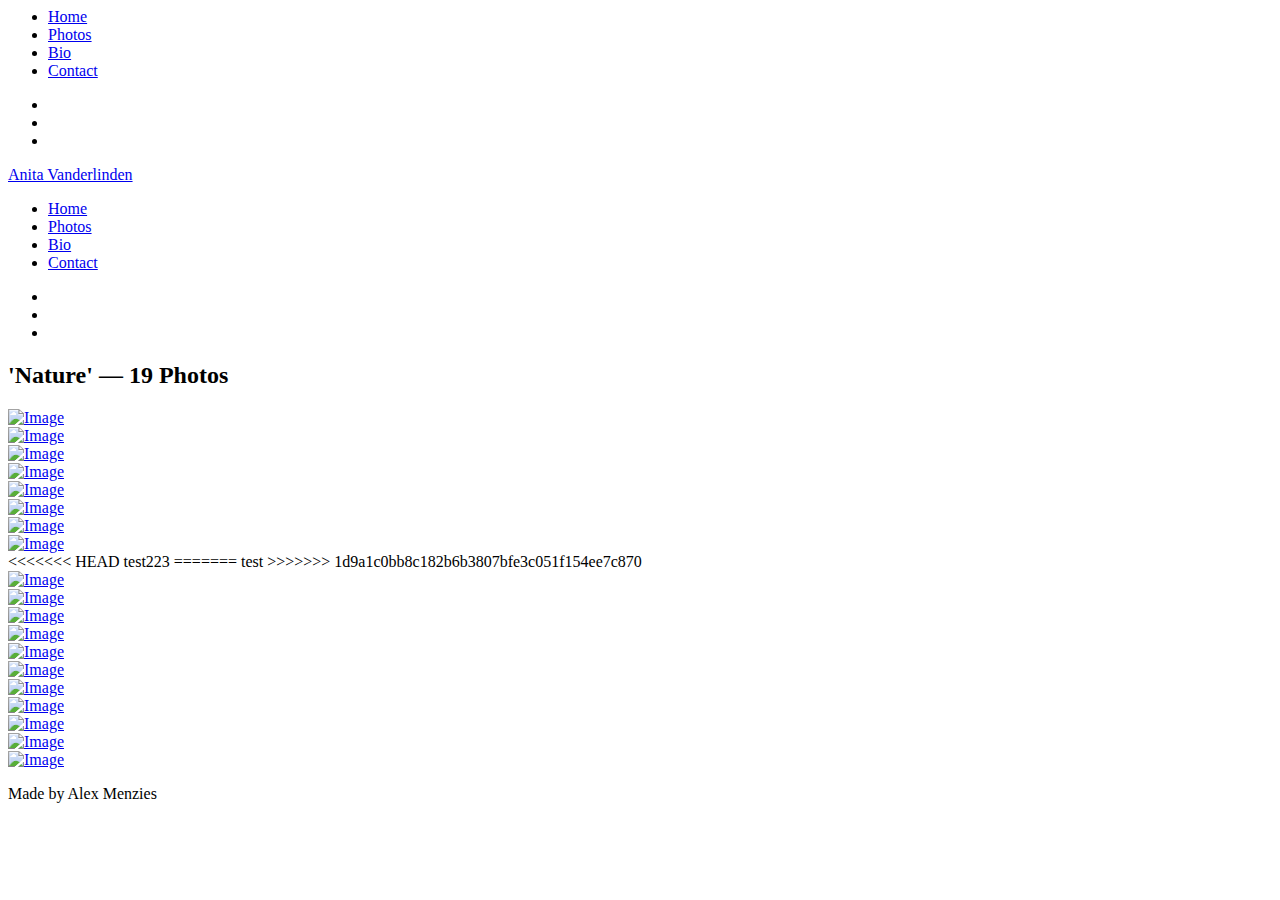
==== single.html @ 91c59b0c "testingg" ====
<html lang="en"><head>
    <title>Shutter — Colorlib Website Template</title>
    <meta charset="utf-8">
    <meta name="viewport" content="width=device-width, initial-scale=1, shrink-to-fit=no">
    <link href="https://fonts.googleapis.com/css?family=Quicksand:300,400,500,700,900" rel="stylesheet">
    <link rel="stylesheet" href="fonts/icomoon/style.css">
    <link rel="stylesheet" href="css/bootstrap.min.css">
    <link rel="stylesheet" href="css/magnific-popup.css">
    <link rel="stylesheet" href="css/jquery-ui.css">
    <link rel="stylesheet" href="css/owl.carousel.min.css">
    <link rel="stylesheet" href="css/owl.theme.default.min.css">
    <link rel="stylesheet" href="css/bootstrap-datepicker.css">
    <link rel="stylesheet" href="fonts/flaticon/font/flaticon.css">
    <link rel="stylesheet" href="css/aos.css">
    <link rel="stylesheet" href="css/fancybox.min.css">
    <link rel="stylesheet" href="css/style.css">
    </head>
    <body data-aos-easing="slide" data-aos-duration="800" data-aos-delay="0">
    <div class="site-wrap">
    <div class="site-mobile-menu">
    <div class="site-mobile-menu-header">
    <div class="site-mobile-menu-close mt-3">
    <span class="icon-close2 js-menu-toggle"></span>
    </div>
    </div>
    <div class="site-mobile-menu-body"><ul class="site-nav-wrap">
    <li><a href="index.html">Home</a></li>
    <li class="active"><a href="photos.html">Photos</a></li>
    <li><a href="bio.html">Bio</a></li>
 
    <li><a href="contact.html">Contact</a></li>
    </ul><ul class="site-nav-wrap">
    <li><a href="#"><span class="icon-facebook"></span></a></li>
    <li><a href="#"><span class="icon-twitter"></span></a></li>
    <li><a href="#"><span class="icon-instagram"></span></a></li>
    </ul></div>
    </div>
    <header class="header-bar d-flex d-lg-block align-items-center">
    <div class="site-logo">
    <a href="index.html">Anita Vanderlinden</a>
    </div>
    <div class="d-inline-block d-xl-none ml-md-0 ml-auto py-3" style="position: relative; top: 3px;"><a href="#" class="site-menu-toggle js-menu-toggle text-white"><span class="icon-menu h3"></span></a></div>
    <div class="main-menu">
    <ul class="js-clone-nav">
    <li><a href="index.html">Home</a></li>
    <li class="active"><a href="photos.html">Photos</a></li>
    <li><a href="bio.html">Bio</a></li>
    <li><a href="contact.html">Contact</a></li>
    </ul>
    <ul class="social js-clone-nav">
    <li><a href="#"><span class="icon-facebook"></span></a></li>
    <li><a href="#"><span class="icon-twitter"></span></a></li>
    <li><a href="#"><span class="icon-instagram"></span></a></li>
    </ul>
    </div>
    </header>
    <main class="main-content">
    <div class="container-fluid photos">
    <div class="row pt-4 mb-5 text-center">
    <div class="col-12">
    <h2 class="text-white mb-4">'Nature' — 19 Photos</h2>
    </div>
    </div>
    <div class="row align-items-stretch">
    <div class="col-6 col-md-6 col-lg-3 aos-init aos-animate" data-aos="fade-up">
    <a href="images/img_1.jpg" class="d-block photo-item" data-fancybox="gallery">
    <img src="images/img_1.jpg" alt="Image" class="img-fluid">
    <div class="photo-text-more">
    <span class="icon icon-search"></span>
    </div>
    </a>
    </div>
    <div class="col-6 col-md-6 col-lg-6 aos-init aos-animate" data-aos="fade-up" data-aos-delay="100">
    <a href="images/img_2.jpg" class="d-block photo-item" data-fancybox="gallery">
    <img src="images/img_2.jpg" alt="Image" class="img-fluid">
    <div class="photo-text-more">
    <span class="icon icon-search"></span>
    </div>
    </a>
    </div>
    <div class="col-6 col-md-6 col-lg-3 aos-init aos-animate" data-aos="fade-up" data-aos-delay="200">
    <a href="images/img_3.jpg" class="d-block photo-item" data-fancybox="gallery">
    <img src="images/img_3.jpg" alt="Image" class="img-fluid">
    <div class="photo-text-more">
    <span class="icon icon-search"></span>
    </div>
    </a>
    </div>
    <div class="col-6 col-md-6 col-lg-8 aos-init aos-animate" data-aos="fade-up">
    <a href="images/img_4.jpg" class="d-block photo-item" data-fancybox="gallery">
    <img src="images/img_4.jpg" alt="Image" class="img-fluid">
    <div class="photo-text-more">
    <span class="icon icon-search"></span>
    </div>
    </a>
    </div>
    <div class="col-6 col-md-6 col-lg-4 aos-init aos-animate" data-aos="fade-up" data-aos-delay="100">
    <a href="images/img_5.jpg" class="d-block photo-item" data-fancybox="gallery">
    <img src="images/img_5.jpg" alt="Image" class="img-fluid">
    <div class="photo-text-more">
    <span class="icon icon-search"></span>
    </div>
    </a>
    </div>
    <div class="col-6 col-md-6 col-lg-6 aos-init" data-aos="fade-up">
    <a href="images/img_6.jpg" class="d-block photo-item" data-fancybox="gallery">
    <img src="images/img_6.jpg" alt="Image" class="img-fluid">
    <div class="photo-text-more">
    <span class="icon icon-search"></span>
    </div>
    </a>
    </div>
    <div class="col-6 col-md-6 col-lg-6 aos-init" data-aos="fade-up" data-aos-delay="100">
    <a href="images/img_7.jpg" class="d-block photo-item" data-fancybox="gallery">
    <img src="images/img_7.jpg" alt="Image" class="img-fluid">
    <div class="photo-text-more">
    <span class="icon icon-search"></span>
    </div>
    </a>
    </div>
    <div class="col-6 col-md-6 col-lg-4 aos-init" data-aos="fade-up">
    <a href="images/img_8.jpg" class="d-block photo-item" data-fancybox="gallery">
    <img src="images/img_8.jpg" alt="Image" class="img-fluid">
    <div class="photo-text-more">
    <span class="icon icon-search"></span>
    </div>
    </a>
    </div>
<<<<<<< HEAD
    test223
  
=======
    test
>>>>>>> 1d9a1c0bb8c182b6b3807bfe3c051f154ee7c870
    <div class="col-6 col-md-6 col-lg-4 aos-init" data-aos="fade-up" data-aos-delay="100">
    <a href="images/img_9.jpg" class="d-block photo-item" data-fancybox="gallery">
    <img src="images/img_9.jpg" alt="Image" class="img-fluid">
    <div class="photo-text-more">
    <span class="icon icon-search"></span>
    </div>
    </a>
    </div>
    <div class="col-6 col-md-6 col-lg-4 aos-init" data-aos="fade-up" data-aos-delay="200">
    <a href="images/img_10.jpg" class="d-block photo-item" data-fancybox="gallery">
    <img src="images/img_10.jpg" alt="Image" class="img-fluid">
    <div class="photo-text-more">
    <span class="icon icon-search"></span>
    </div>
    </a>
    </div>
    <div class="col-6 col-md-6 col-lg-3 aos-init" data-aos="fade-up">
    <a href="images/img_1.jpg" class="d-block photo-item" data-fancybox="gallery">
    <img src="images/img_1.jpg" alt="Image" class="img-fluid">
    <div class="photo-text-more">
    <span class="icon icon-search"></span>
    </div>
    </a>
    </div>
    <div class="col-6 col-md-6 col-lg-6 aos-init" data-aos="fade-up" data-aos-delay="100">
    <a href="images/img_2.jpg" class="d-block photo-item" data-fancybox="gallery">
    <img src="images/img_2.jpg" alt="Image" class="img-fluid">
    <div class="photo-text-more">
    <span class="icon icon-search"></span>
    </div>
    </a>
    </div>
    <div class="col-6 col-md-6 col-lg-3 aos-init" data-aos="fade-up" data-aos-delay="200">
    <a href="images/img_3.jpg" class="d-block photo-item" data-fancybox="gallery">
    <img src="images/img_3.jpg" alt="Image" class="img-fluid">
    <div class="photo-text-more">
    <span class="icon icon-search"></span>
    </div>
    </a>
    </div>
    <div class="col-6 col-md-6 col-lg-8 aos-init" data-aos="fade-up">
    <a href="images/img_4.jpg" class="d-block photo-item" data-fancybox="gallery">
    <img src="images/img_4.jpg" alt="Image" class="img-fluid">
    <div class="photo-text-more">
    <span class="icon icon-search"></span>
    </div>
    </a>
    </div>
    <div class="col-6 col-md-6 col-lg-4 aos-init" data-aos="fade-up" data-aos-delay="100">
    <a href="images/img_5.jpg" class="d-block photo-item" data-fancybox="gallery">
    <img src="images/img_5.jpg" alt="Image" class="img-fluid">
    <div class="photo-text-more">
    <span class="icon icon-search"></span>
    </div>
    </a>
    </div>
    <div class="col-6 col-md-6 col-lg-6 aos-init" data-aos="fade-up">
    <a href="images/img_6.jpg" class="d-block photo-item" data-fancybox="gallery">
    <img src="images/img_6.jpg" alt="Image" class="img-fluid">
    <div class="photo-text-more">
    <span class="icon icon-search"></span>
    </div>
    </a>
    </div>
    <div class="col-6 col-md-6 col-lg-6 aos-init" data-aos="fade-up" data-aos-delay="100">
    <a href="images/img_7.jpg" class="d-block photo-item" data-fancybox="gallery">
    <img src="images/img_7.jpg" alt="Image" class="img-fluid">
    <div class="photo-text-more">
    <span class="icon icon-search"></span>
    </div>
    </a>
    </div>
    <div class="col-6 col-md-6 col-lg-4 aos-init" data-aos="fade-up">
    <a href="images/img_8.jpg" class="d-block photo-item" data-fancybox="gallery">
    <img src="images/img_8.jpg" alt="Image" class="img-fluid">
    <div class="photo-text-more">
    <span class="icon icon-search"></span>
    </div>
    </a>
    </div>
    <div class="col-6 col-md-6 col-lg-8 aos-init" data-aos="fade-up" data-aos-delay="100">
    <a href="images/img_9.jpg" class="d-block photo-item" data-fancybox="gallery">
    <img src="images/img_9.jpg" alt="Image" class="img-fluid">
    <div class="photo-text-more">
    <span class="icon icon-search"></span>
    </div>
    </a>
    </div>
    </div>
    <div class="row justify-content-center">
    <div class="col-md-12 text-center py-5">
    <p>
    
        Made by Alex Menzies
    </p>
    </div>
    </div>
    </div>
    </main>
    </div> 
    <script src="js/jquery-3.3.1.min.js"></script>
    <script src="js/jquery-migrate-3.0.1.min.js"></script>
    <script src="js/jquery-ui.js"></script>
    <script src="js/popper.min.js"></script>
    <script src="js/bootstrap.min.js"></script>
    <script src="js/owl.carousel.min.js"></script>
    <script src="js/jquery.stellar.min.js"></script>
    <script src="js/jquery.countdown.min.js"></script>
    <script src="js/jquery.magnific-popup.min.js"></script>
    <script src="js/bootstrap-datepicker.min.js"></script>
    <script src="js/aos.js"></script>
    <script src="js/jquery.fancybox.min.js"></script>
    <script src="js/main.js"></script>
    
    <script async="" src="https://www.googletagmanager.com/gtag/js?id=UA-23581568-13"></script>
    <script>
      window.dataLayer = window.dataLayer || [];
      function gtag(){dataLayer.push(arguments);}
      gtag('js', new Date());
    
      gtag('config', 'UA-23581568-13');
    </script>
    
    </body></html>
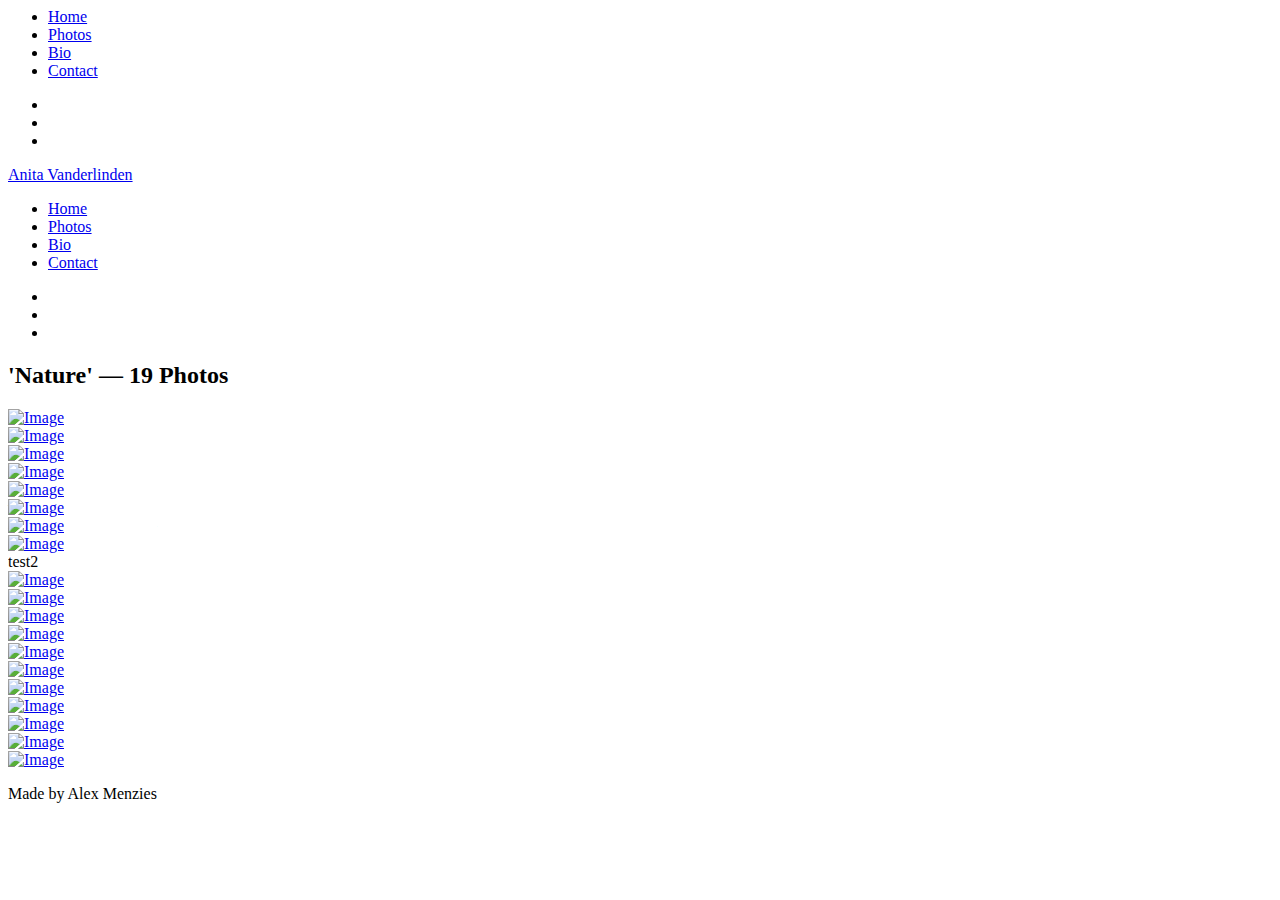
==== commit 20088c85: "test" ====
--- a/single.html
+++ b/single.html
@@ -126,12 +126,7 @@
     </div>
     </a>
     </div>
-<<<<<<< HEAD
-    test223
-  
-=======
-    test
->>>>>>> 1d9a1c0bb8c182b6b3807bfe3c051f154ee7c870
+    test2
     <div class="col-6 col-md-6 col-lg-4 aos-init" data-aos="fade-up" data-aos-delay="100">
     <a href="images/img_9.jpg" class="d-block photo-item" data-fancybox="gallery">
     <img src="images/img_9.jpg" alt="Image" class="img-fluid">
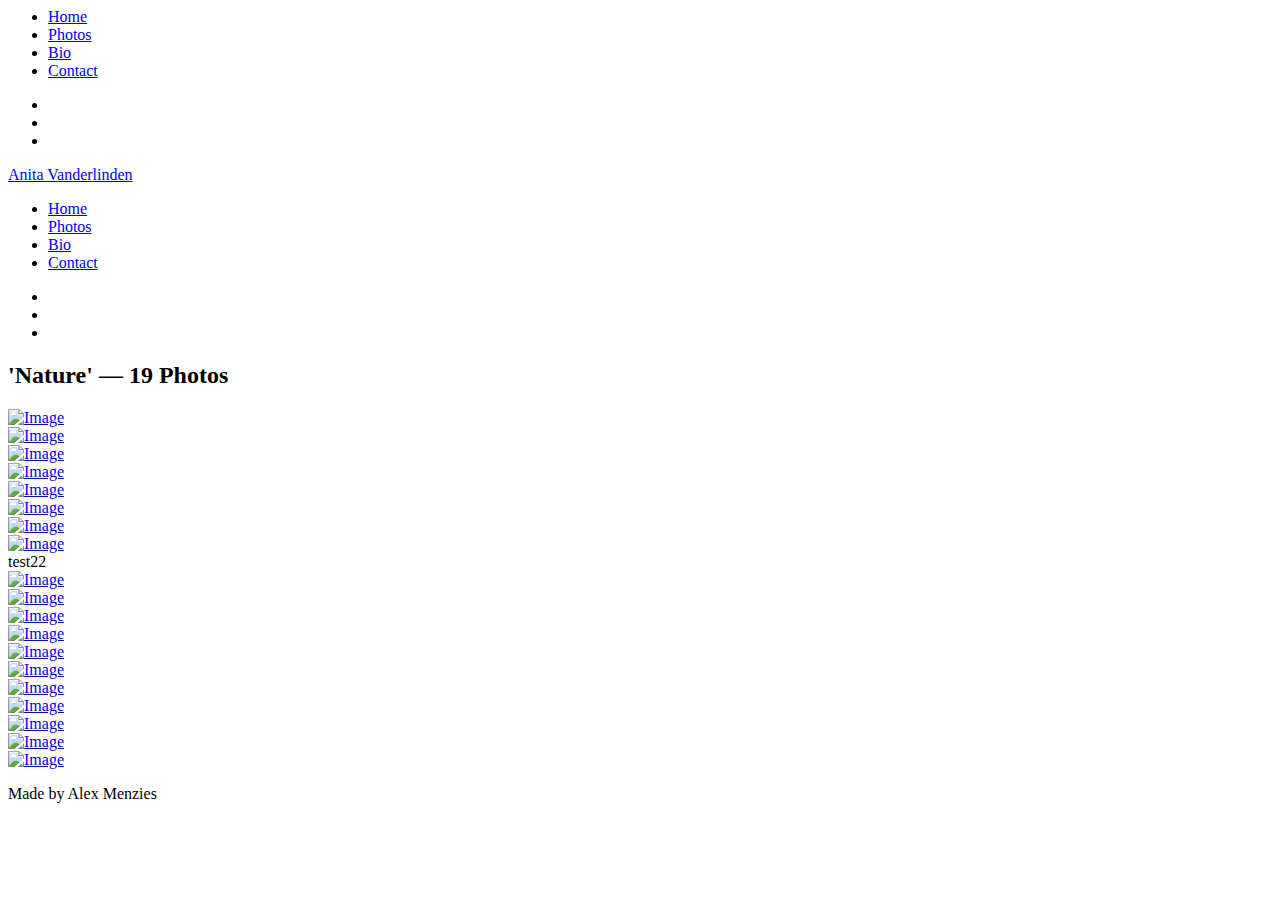
==== commit 70d9f20d: "Commit from the past" ====
--- a/single.html
+++ b/single.html
@@ -126,7 +126,8 @@
     </div>
     </a>
     </div>
-    test2
+    test22
+  
     <div class="col-6 col-md-6 col-lg-4 aos-init" data-aos="fade-up" data-aos-delay="100">
     <a href="images/img_9.jpg" class="d-block photo-item" data-fancybox="gallery">
     <img src="images/img_9.jpg" alt="Image" class="img-fluid">
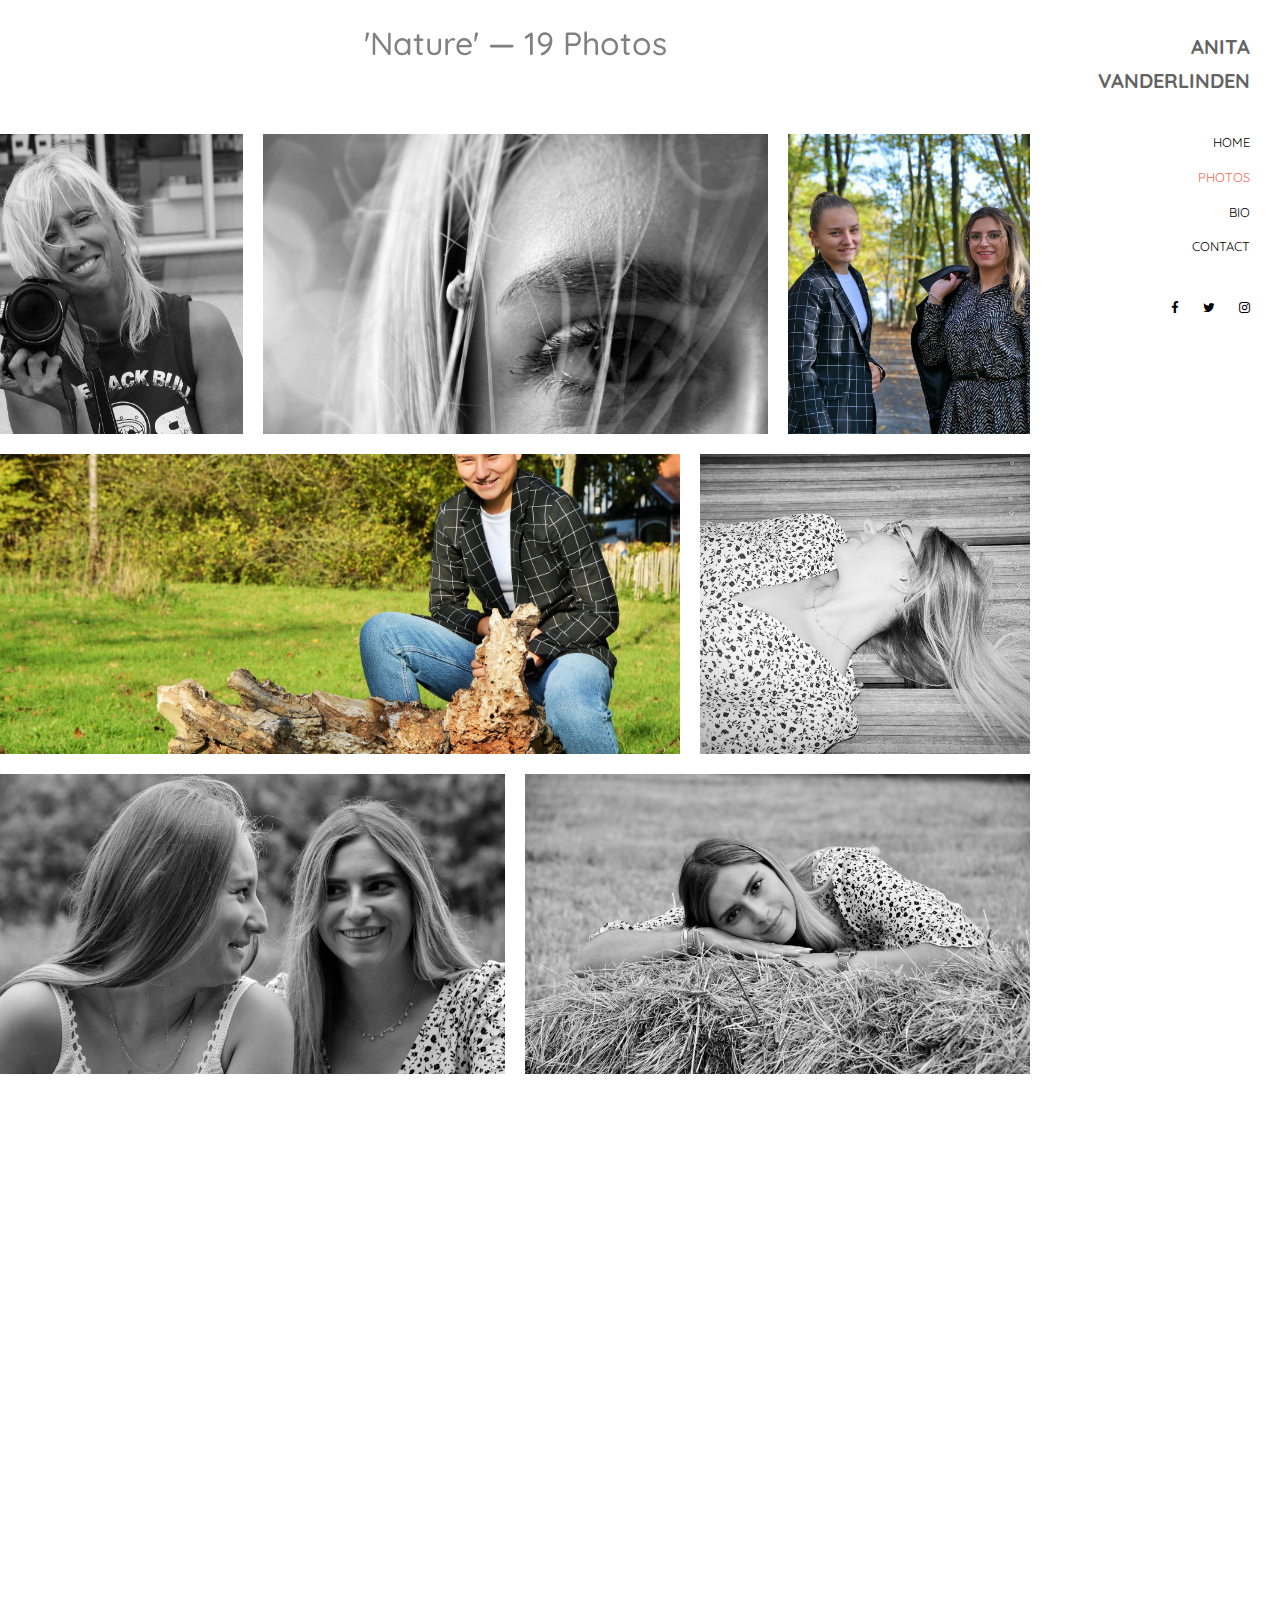
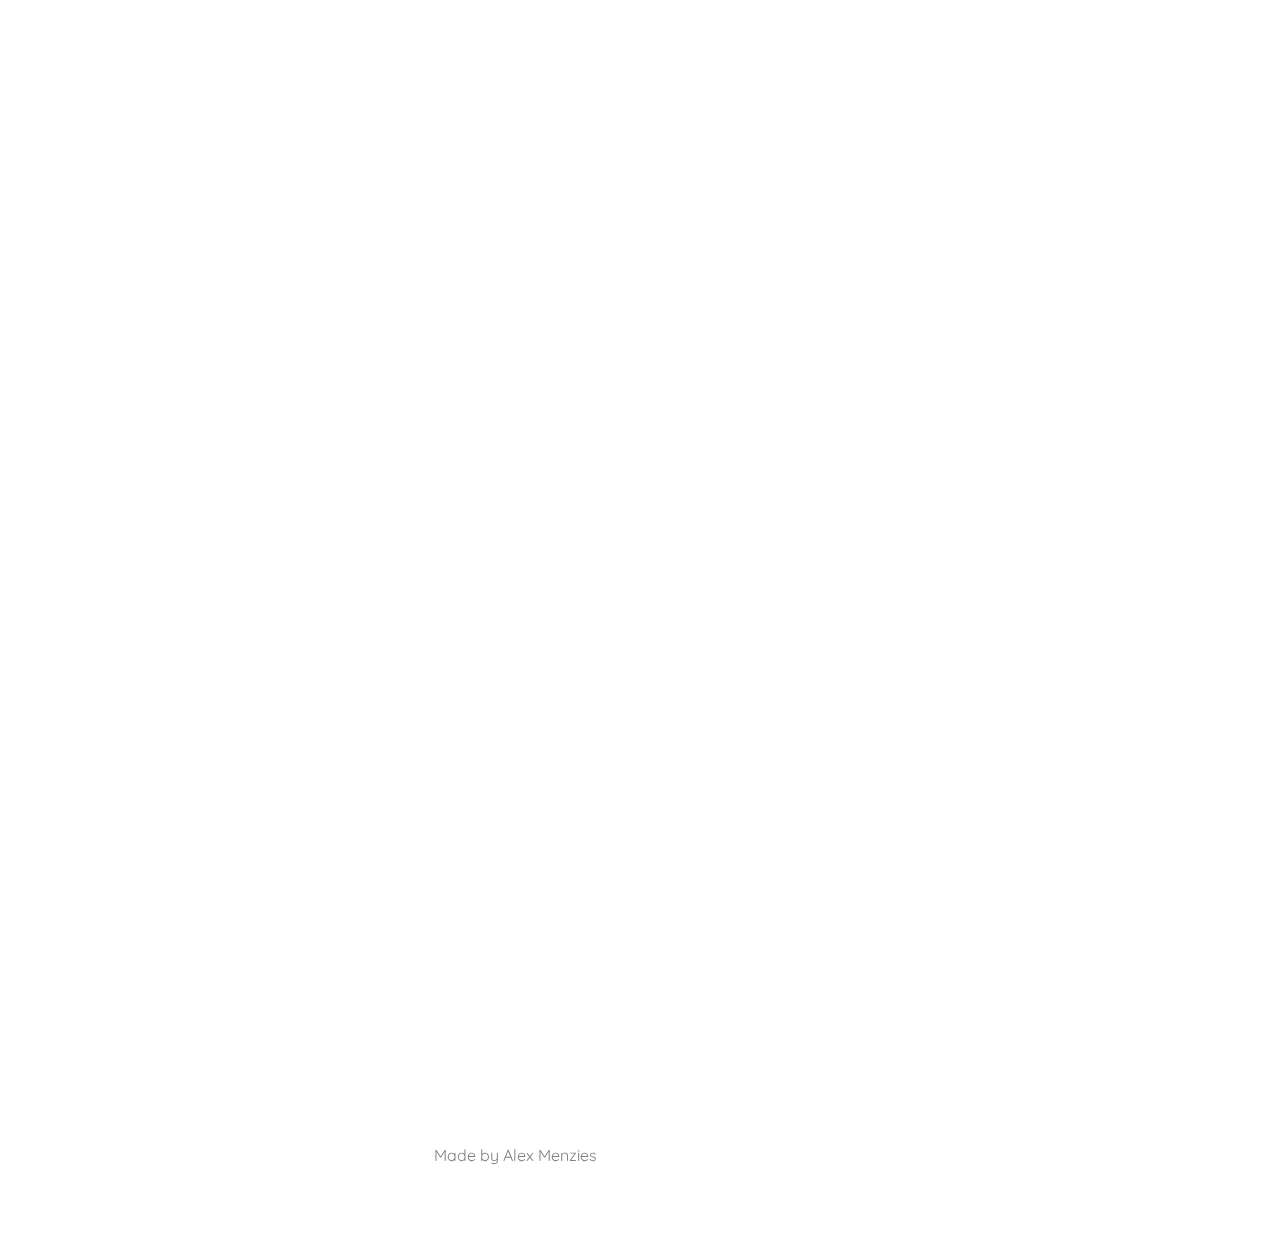
==== commit 5e59fe3e: "first push" ====
--- a/single.html
+++ b/single.html
@@ -126,8 +126,6 @@
     </div>
     </a>
     </div>
-    test22
-  
     <div class="col-6 col-md-6 col-lg-4 aos-init" data-aos="fade-up" data-aos-delay="100">
     <a href="images/img_9.jpg" class="d-block photo-item" data-fancybox="gallery">
     <img src="images/img_9.jpg" alt="Image" class="img-fluid">
--- a/fonts/icomoon/style.css
+++ b/fonts/icomoon/style.css
@@ -0,0 +1,4919 @@
+@font-face {
+  font-family: 'icomoon';
+  src:  url('fonts/icomoon.eot?10si43');
+  src:  url('fonts/icomoon.eot?10si43#iefix') format('embedded-opentype'),
+    url('fonts/icomoon.ttf?10si43') format('truetype'),
+    url('fonts/icomoon.woff?10si43') format('woff'),
+    url('fonts/icomoon.svg?10si43#icomoon') format('svg');
+  font-weight: normal;
+  font-style: normal;
+}
+
+[class^="icon-"], [class*=" icon-"] {
+  /* use !important to prevent issues with browser extensions that change fonts */
+  font-family: 'icomoon' !important;
+  speak: none;
+  font-style: normal;
+  font-weight: normal;
+  font-variant: normal;
+  text-transform: none;
+  line-height: 1;
+
+  /* Better Font Rendering =========== */
+  -webkit-font-smoothing: antialiased;
+  -moz-osx-font-smoothing: grayscale;
+}
+
+.icon-asterisk:before {
+  content: "\f069";
+}
+.icon-plus:before {
+  content: "\f067";
+}
+.icon-question:before {
+  content: "\f128";
+}
+.icon-minus:before {
+  content: "\f068";
+}
+.icon-glass:before {
+  content: "\f000";
+}
+.icon-music:before {
+  content: "\f001";
+}
+.icon-search:before {
+  content: "\f002";
+}
+.icon-envelope-o:before {
+  content: "\f003";
+}
+.icon-heart:before {
+  content: "\f004";
+}
+.icon-star:before {
+  content: "\f005";
+}
+.icon-star-o:before {
+  content: "\f006";
+}
+.icon-user:before {
+  content: "\f007";
+}
+.icon-film:before {
+  content: "\f008";
+}
+.icon-th-large:before {
+  content: "\f009";
+}
+.icon-th:before {
+  content: "\f00a";
+}
+.icon-th-list:before {
+  content: "\f00b";
+}
+.icon-check:before {
+  content: "\f00c";
+}
+.icon-close:before {
+  content: "\f00d";
+}
+.icon-remove:before {
+  content: "\f00d";
+}
+.icon-times:before {
+  content: "\f00d";
+}
+.icon-search-plus:before {
+  content: "\f00e";
+}
+.icon-search-minus:before {
+  content: "\f010";
+}
+.icon-power-off:before {
+  content: "\f011";
+}
+.icon-signal:before {
+  content: "\f012";
+}
+.icon-cog:before {
+  content: "\f013";
+}
+.icon-gear:before {
+  content: "\f013";
+}
+.icon-trash-o:before {
+  content: "\f014";
+}
+.icon-home:before {
+  content: "\f015";
+}
+.icon-file-o:before {
+  content: "\f016";
+}
+.icon-clock-o:before {
+  content: "\f017";
+}
+.icon-road:before {
+  content: "\f018";
+}
+.icon-download:before {
+  content: "\f019";
+}
+.icon-arrow-circle-o-down:before {
+  content: "\f01a";
+}
+.icon-arrow-circle-o-up:before {
+  content: "\f01b";
+}
+.icon-inbox:before {
+  content: "\f01c";
+}
+.icon-play-circle-o:before {
+  content: "\f01d";
+}
+.icon-repeat:before {
+  content: "\f01e";
+}
+.icon-rotate-right:before {
+  content: "\f01e";
+}
+.icon-refresh:before {
+  content: "\f021";
+}
+.icon-list-alt:before {
+  content: "\f022";
+}
+.icon-lock:before {
+  content: "\f023";
+}
+.icon-flag:before {
+  content: "\f024";
+}
+.icon-headphones:before {
+  content: "\f025";
+}
+.icon-volume-off:before {
+  content: "\f026";
+}
+.icon-volume-down:before {
+  content: "\f027";
+}
+.icon-volume-up:before {
+  content: "\f028";
+}
+.icon-qrcode:before {
+  content: "\f029";
+}
+.icon-barcode:before {
+  content: "\f02a";
+}
+.icon-tag:before {
+  content: "\f02b";
+}
+.icon-tags:before {
+  content: "\f02c";
+}
+.icon-book:before {
+  content: "\f02d";
+}
+.icon-bookmark:before {
+  content: "\f02e";
+}
+.icon-print:before {
+  content: "\f02f";
+}
+.icon-camera:before {
+  content: "\f030";
+}
+.icon-font:before {
+  content: "\f031";
+}
+.icon-bold:before {
+  content: "\f032";
+}
+.icon-italic:before {
+  content: "\f033";
+}
+.icon-text-height:before {
+  content: "\f034";
+}
+.icon-text-width:before {
+  content: "\f035";
+}
+.icon-align-left:before {
+  content: "\f036";
+}
+.icon-align-center:before {
+  content: "\f037";
+}
+.icon-align-right:before {
+  content: "\f038";
+}
+.icon-align-justify:before {
+  content: "\f039";
+}
+.icon-list:before {
+  content: "\f03a";
+}
+.icon-dedent:before {
+  content: "\f03b";
+}
+.icon-outdent:before {
+  content: "\f03b";
+}
+.icon-indent:before {
+  content: "\f03c";
+}
+.icon-video-camera:before {
+  content: "\f03d";
+}
+.icon-image:before {
+  content: "\f03e";
+}
+.icon-photo:before {
+  content: "\f03e";
+}
+.icon-picture-o:before {
+  content: "\f03e";
+}
+.icon-pencil:before {
+  content: "\f040";
+}
+.icon-map-marker:before {
+  content: "\f041";
+}
+.icon-adjust:before {
+  content: "\f042";
+}
+.icon-tint:before {
+  content: "\f043";
+}
+.icon-edit:before {
+  content: "\f044";
+}
+.icon-pencil-square-o:before {
+  content: "\f044";
+}
+.icon-share-square-o:before {
+  content: "\f045";
+}
+.icon-check-square-o:before {
+  content: "\f046";
+}
+.icon-arrows:before {
+  content: "\f047";
+}
+.icon-step-backward:before {
+  content: "\f048";
+}
+.icon-fast-backward:before {
+  content: "\f049";
+}
+.icon-backward:before {
+  content: "\f04a";
+}
+.icon-play:before {
+  content: "\f04b";
+}
+.icon-pause:before {
+  content: "\f04c";
+}
+.icon-stop:before {
+  content: "\f04d";
+}
+.icon-forward:before {
+  content: "\f04e";
+}
+.icon-fast-forward:before {
+  content: "\f050";
+}
+.icon-step-forward:before {
+  content: "\f051";
+}
+.icon-eject:before {
+  content: "\f052";
+}
+.icon-chevron-left:before {
+  content: "\f053";
+}
+.icon-chevron-right:before {
+  content: "\f054";
+}
+.icon-plus-circle:before {
+  content: "\f055";
+}
+.icon-minus-circle:before {
+  content: "\f056";
+}
+.icon-times-circle:before {
+  content: "\f057";
+}
+.icon-check-circle:before {
+  content: "\f058";
+}
+.icon-question-circle:before {
+  content: "\f059";
+}
+.icon-info-circle:before {
+  content: "\f05a";
+}
+.icon-crosshairs:before {
+  content: "\f05b";
+}
+.icon-times-circle-o:before {
+  content: "\f05c";
+}
+.icon-check-circle-o:before {
+  content: "\f05d";
+}
+.icon-ban:before {
+  content: "\f05e";
+}
+.icon-arrow-left:before {
+  content: "\f060";
+}
+.icon-arrow-right:before {
+  content: "\f061";
+}
+.icon-arrow-up:before {
+  content: "\f062";
+}
+.icon-arrow-down:before {
+  content: "\f063";
+}
+.icon-mail-forward:before {
+  content: "\f064";
+}
+.icon-share:before {
+  content: "\f064";
+}
+.icon-expand:before {
+  content: "\f065";
+}
+.icon-compress:before {
+  content: "\f066";
+}
+.icon-exclamation-circle:before {
+  content: "\f06a";
+}
+.icon-gift:before {
+  content: "\f06b";
+}
+.icon-leaf:before {
+  content: "\f06c";
+}
+.icon-fire:before {
+  content: "\f06d";
+}
+.icon-eye:before {
+  content: "\f06e";
+}
+.icon-eye-slash:before {
+  content: "\f070";
+}
+.icon-exclamation-triangle:before {
+  content: "\f071";
+}
+.icon-warning:before {
+  content: "\f071";
+}
+.icon-plane:before {
+  content: "\f072";
+}
+.icon-calendar:before {
+  content: "\f073";
+}
+.icon-random:before {
+  content: "\f074";
+}
+.icon-comment:before {
+  content: "\f075";
+}
+.icon-magnet:before {
+  content: "\f076";
+}
+.icon-chevron-up:before {
+  content: "\f077";
+}
+.icon-chevron-down:before {
+  content: "\f078";
+}
+.icon-retweet:before {
+  content: "\f079";
+}
+.icon-shopping-cart:before {
+  content: "\f07a";
+}
+.icon-folder:before {
+  content: "\f07b";
+}
+.icon-folder-open:before {
+  content: "\f07c";
+}
+.icon-arrows-v:before {
+  content: "\f07d";
+}
+.icon-arrows-h:before {
+  content: "\f07e";
+}
+.icon-bar-chart:before {
+  content: "\f080";
+}
+.icon-bar-chart-o:before {
+  content: "\f080";
+}
+.icon-twitter-square:before {
+  content: "\f081";
+}
+.icon-facebook-square:before {
+  content: "\f082";
+}
+.icon-camera-retro:before {
+  content: "\f083";
+}
+.icon-key:before {
+  content: "\f084";
+}
+.icon-cogs:before {
+  content: "\f085";
+}
+.icon-gears:before {
+  content: "\f085";
+}
+.icon-comments:before {
+  content: "\f086";
+}
+.icon-thumbs-o-up:before {
+  content: "\f087";
+}
+.icon-thumbs-o-down:before {
+  content: "\f088";
+}
+.icon-star-half:before {
+  content: "\f089";
+}
+.icon-heart-o:before {
+  content: "\f08a";
+}
+.icon-sign-out:before {
+  content: "\f08b";
+}
+.icon-linkedin-square:before {
+  content: "\f08c";
+}
+.icon-thumb-tack:before {
+  content: "\f08d";
+}
+.icon-external-link:before {
+  content: "\f08e";
+}
+.icon-sign-in:before {
+  content: "\f090";
+}
+.icon-trophy:before {
+  content: "\f091";
+}
+.icon-github-square:before {
+  content: "\f092";
+}
+.icon-upload:before {
+  content: "\f093";
+}
+.icon-lemon-o:before {
+  content: "\f094";
+}
+.icon-phone:before {
+  content: "\f095";
+}
+.icon-square-o:before {
+  content: "\f096";
+}
+.icon-bookmark-o:before {
+  content: "\f097";
+}
+.icon-phone-square:before {
+  content: "\f098";
+}
+.icon-twitter:before {
+  content: "\f099";
+}
+.icon-facebook:before {
+  content: "\f09a";
+}
+.icon-facebook-f:before {
+  content: "\f09a";
+}
+.icon-github:before {
+  content: "\f09b";
+}
+.icon-unlock:before {
+  content: "\f09c";
+}
+.icon-credit-card:before {
+  content: "\f09d";
+}
+.icon-feed:before {
+  content: "\f09e";
+}
+.icon-rss:before {
+  content: "\f09e";
+}
+.icon-hdd-o:before {
+  content: "\f0a0";
+}
+.icon-bullhorn:before {
+  content: "\f0a1";
+}
+.icon-bell-o:before {
+  content: "\f0a2";
+}
+.icon-certificate:before {
+  content: "\f0a3";
+}
+.icon-hand-o-right:before {
+  content: "\f0a4";
+}
+.icon-hand-o-left:before {
+  content: "\f0a5";
+}
+.icon-hand-o-up:before {
+  content: "\f0a6";
+}
+.icon-hand-o-down:before {
+  content: "\f0a7";
+}
+.icon-arrow-circle-left:before {
+  content: "\f0a8";
+}
+.icon-arrow-circle-right:before {
+  content: "\f0a9";
+}
+.icon-arrow-circle-up:before {
+  content: "\f0aa";
+}
+.icon-arrow-circle-down:before {
+  content: "\f0ab";
+}
+.icon-globe:before {
+  content: "\f0ac";
+}
+.icon-wrench:before {
+  content: "\f0ad";
+}
+.icon-tasks:before {
+  content: "\f0ae";
+}
+.icon-filter:before {
+  content: "\f0b0";
+}
+.icon-briefcase:before {
+  content: "\f0b1";
+}
+.icon-arrows-alt:before {
+  content: "\f0b2";
+}
+.icon-group:before {
+  content: "\f0c0";
+}
+.icon-users:before {
+  content: "\f0c0";
+}
+.icon-chain:before {
+  content: "\f0c1";
+}
+.icon-link:before {
+  content: "\f0c1";
+}
+.icon-cloud:before {
+  content: "\f0c2";
+}
+.icon-flask:before {
+  content: "\f0c3";
+}
+.icon-cut:before {
+  content: "\f0c4";
+}
+.icon-scissors:before {
+  content: "\f0c4";
+}
+.icon-copy:before {
+  content: "\f0c5";
+}
+.icon-files-o:before {
+  content: "\f0c5";
+}
+.icon-paperclip:before {
+  content: "\f0c6";
+}
+.icon-floppy-o:before {
+  content: "\f0c7";
+}
+.icon-save:before {
+  content: "\f0c7";
+}
+.icon-square:before {
+  content: "\f0c8";
+}
+.icon-bars:before {
+  content: "\f0c9";
+}
+.icon-navicon:before {
+  content: "\f0c9";
+}
+.icon-reorder:before {
+  content: "\f0c9";
+}
+.icon-list-ul:before {
+  content: "\f0ca";
+}
+.icon-list-ol:before {
+  content: "\f0cb";
+}
+.icon-strikethrough:before {
+  content: "\f0cc";
+}
+.icon-underline:before {
+  content: "\f0cd";
+}
+.icon-table:before {
+  content: "\f0ce";
+}
+.icon-magic:before {
+  content: "\f0d0";
+}
+.icon-truck:before {
+  content: "\f0d1";
+}
+.icon-pinterest:before {
+  content: "\f0d2";
+}
+.icon-pinterest-square:before {
+  content: "\f0d3";
+}
+.icon-google-plus-square:before {
+  content: "\f0d4";
+}
+.icon-google-plus:before {
+  content: "\f0d5";
+}
+.icon-money:before {
+  content: "\f0d6";
+}
+.icon-caret-down:before {
+  content: "\f0d7";
+}
+.icon-caret-up:before {
+  content: "\f0d8";
+}
+.icon-caret-left:before {
+  content: "\f0d9";
+}
+.icon-caret-right:before {
+  content: "\f0da";
+}
+.icon-columns:before {
+  content: "\f0db";
+}
+.icon-sort:before {
+  content: "\f0dc";
+}
+.icon-unsorted:before {
+  content: "\f0dc";
+}
+.icon-sort-desc:before {
+  content: "\f0dd";
+}
+.icon-sort-down:before {
+  content: "\f0dd";
+}
+.icon-sort-asc:before {
+  content: "\f0de";
+}
+.icon-sort-up:before {
+  content: "\f0de";
+}
+.icon-envelope:before {
+  content: "\f0e0";
+}
+.icon-linkedin:before {
+  content: "\f0e1";
+}
+.icon-rotate-left:before {
+  content: "\f0e2";
+}
+.icon-undo:before {
+  content: "\f0e2";
+}
+.icon-gavel:before {
+  content: "\f0e3";
+}
+.icon-legal:before {
+  content: "\f0e3";
+}
+.icon-dashboard:before {
+  content: "\f0e4";
+}
+.icon-tachometer:before {
+  content: "\f0e4";
+}
+.icon-comment-o:before {
+  content: "\f0e5";
+}
+.icon-comments-o:before {
+  content: "\f0e6";
+}
+.icon-bolt:before {
+  content: "\f0e7";
+}
+.icon-flash:before {
+  content: "\f0e7";
+}
+.icon-sitemap:before {
+  content: "\f0e8";
+}
+.icon-umbrella:before {
+  content: "\f0e9";
+}
+.icon-clipboard:before {
+  content: "\f0ea";
+}
+.icon-paste:before {
+  content: "\f0ea";
+}
+.icon-lightbulb-o:before {
+  content: "\f0eb";
+}
+.icon-exchange:before {
+  content: "\f0ec";
+}
+.icon-cloud-download:before {
+  content: "\f0ed";
+}
+.icon-cloud-upload:before {
+  content: "\f0ee";
+}
+.icon-user-md:before {
+  content: "\f0f0";
+}
+.icon-stethoscope:before {
+  content: "\f0f1";
+}
+.icon-suitcase:before {
+  content: "\f0f2";
+}
+.icon-bell:before {
+  content: "\f0f3";
+}
+.icon-coffee:before {
+  content: "\f0f4";
+}
+.icon-cutlery:before {
+  content: "\f0f5";
+}
+.icon-file-text-o:before {
+  content: "\f0f6";
+}
+.icon-building-o:before {
+  content: "\f0f7";
+}
+.icon-hospital-o:before {
+  content: "\f0f8";
+}
+.icon-ambulance:before {
+  content: "\f0f9";
+}
+.icon-medkit:before {
+  content: "\f0fa";
+}
+.icon-fighter-jet:before {
+  content: "\f0fb";
+}
+.icon-beer:before {
+  content: "\f0fc";
+}
+.icon-h-square:before {
+  content: "\f0fd";
+}
+.icon-plus-square:before {
+  content: "\f0fe";
+}
+.icon-angle-double-left:before {
+  content: "\f100";
+}
+.icon-angle-double-right:before {
+  content: "\f101";
+}
+.icon-angle-double-up:before {
+  content: "\f102";
+}
+.icon-angle-double-down:before {
+  content: "\f103";
+}
+.icon-angle-left:before {
+  content: "\f104";
+}
+.icon-angle-right:before {
+  content: "\f105";
+}
+.icon-angle-up:before {
+  content: "\f106";
+}
+.icon-angle-down:before {
+  content: "\f107";
+}
+.icon-desktop:before {
+  content: "\f108";
+}
+.icon-laptop:before {
+  content: "\f109";
+}
+.icon-tablet:before {
+  content: "\f10a";
+}
+.icon-mobile:before {
+  content: "\f10b";
+}
+.icon-mobile-phone:before {
+  content: "\f10b";
+}
+.icon-circle-o:before {
+  content: "\f10c";
+}
+.icon-quote-left:before {
+  content: "\f10d";
+}
+.icon-quote-right:before {
+  content: "\f10e";
+}
+.icon-spinner:before {
+  content: "\f110";
+}
+.icon-circle:before {
+  content: "\f111";
+}
+.icon-mail-reply:before {
+  content: "\f112";
+}
+.icon-reply:before {
+  content: "\f112";
+}
+.icon-github-alt:before {
+  content: "\f113";
+}
+.icon-folder-o:before {
+  content: "\f114";
+}
+.icon-folder-open-o:before {
+  content: "\f115";
+}
+.icon-smile-o:before {
+  content: "\f118";
+}
+.icon-frown-o:before {
+  content: "\f119";
+}
+.icon-meh-o:before {
+  content: "\f11a";
+}
+.icon-gamepad:before {
+  content: "\f11b";
+}
+.icon-keyboard-o:before {
+  content: "\f11c";
+}
+.icon-flag-o:before {
+  content: "\f11d";
+}
+.icon-flag-checkered:before {
+  content: "\f11e";
+}
+.icon-terminal:before {
+  content: "\f120";
+}
+.icon-code:before {
+  content: "\f121";
+}
+.icon-mail-reply-all:before {
+  content: "\f122";
+}
+.icon-reply-all:before {
+  content: "\f122";
+}
+.icon-star-half-empty:before {
+  content: "\f123";
+}
+.icon-star-half-full:before {
+  content: "\f123";
+}
+.icon-star-half-o:before {
+  content: "\f123";
+}
+.icon-location-arrow:before {
+  content: "\f124";
+}
+.icon-crop:before {
+  content: "\f125";
+}
+.icon-code-fork:before {
+  content: "\f126";
+}
+.icon-chain-broken:before {
+  content: "\f127";
+}
+.icon-unlink:before {
+  content: "\f127";
+}
+.icon-info:before {
+  content: "\f129";
+}
+.icon-exclamation:before {
+  content: "\f12a";
+}
+.icon-superscript:before {
+  content: "\f12b";
+}
+.icon-subscript:before {
+  content: "\f12c";
+}
+.icon-eraser:before {
+  content: "\f12d";
+}
+.icon-puzzle-piece:before {
+  content: "\f12e";
+}
+.icon-microphone:before {
+  content: "\f130";
+}
+.icon-microphone-slash:before {
+  content: "\f131";
+}
+.icon-shield:before {
+  content: "\f132";
+}
+.icon-calendar-o:before {
+  content: "\f133";
+}
+.icon-fire-extinguisher:before {
+  content: "\f134";
+}
+.icon-rocket:before {
+  content: "\f135";
+}
+.icon-maxcdn:before {
+  content: "\f136";
+}
+.icon-chevron-circle-left:before {
+  content: "\f137";
+}
+.icon-chevron-circle-right:before {
+  content: "\f138";
+}
+.icon-chevron-circle-up:before {
+  content: "\f139";
+}
+.icon-chevron-circle-down:before {
+  content: "\f13a";
+}
+.icon-html5:before {
+  content: "\f13b";
+}
+.icon-css3:before {
+  content: "\f13c";
+}
+.icon-anchor:before {
+  content: "\f13d";
+}
+.icon-unlock-alt:before {
+  content: "\f13e";
+}
+.icon-bullseye:before {
+  content: "\f140";
+}
+.icon-ellipsis-h:before {
+  content: "\f141";
+}
+.icon-ellipsis-v:before {
+  content: "\f142";
+}
+.icon-rss-square:before {
+  content: "\f143";
+}
+.icon-play-circle:before {
+  content: "\f144";
+}
+.icon-ticket:before {
+  content: "\f145";
+}
+.icon-minus-square:before {
+  content: "\f146";
+}
+.icon-minus-square-o:before {
+  content: "\f147";
+}
+.icon-level-up:before {
+  content: "\f148";
+}
+.icon-level-down:before {
+  content: "\f149";
+}
+.icon-check-square:before {
+  content: "\f14a";
+}
+.icon-pencil-square:before {
+  content: "\f14b";
+}
+.icon-external-link-square:before {
+  content: "\f14c";
+}
+.icon-share-square:before {
+  content: "\f14d";
+}
+.icon-compass:before {
+  content: "\f14e";
+}
+.icon-caret-square-o-down:before {
+  content: "\f150";
+}
+.icon-toggle-down:before {
+  content: "\f150";
+}
+.icon-caret-square-o-up:before {
+  content: "\f151";
+}
+.icon-toggle-up:before {
+  content: "\f151";
+}
+.icon-caret-square-o-right:before {
+  content: "\f152";
+}
+.icon-toggle-right:before {
+  content: "\f152";
+}
+.icon-eur:before {
+  content: "\f153";
+}
+.icon-euro:before {
+  content: "\f153";
+}
+.icon-gbp:before {
+  content: "\f154";
+}
+.icon-dollar:before {
+  content: "\f155";
+}
+.icon-usd:before {
+  content: "\f155";
+}
+.icon-inr:before {
+  content: "\f156";
+}
+.icon-rupee:before {
+  content: "\f156";
+}
+.icon-cny:before {
+  content: "\f157";
+}
+.icon-jpy:before {
+  content: "\f157";
+}
+.icon-rmb:before {
+  content: "\f157";
+}
+.icon-yen:before {
+  content: "\f157";
+}
+.icon-rouble:before {
+  content: "\f158";
+}
+.icon-rub:before {
+  content: "\f158";
+}
+.icon-ruble:before {
+  content: "\f158";
+}
+.icon-krw:before {
+  content: "\f159";
+}
+.icon-won:before {
+  content: "\f159";
+}
+.icon-bitcoin:before {
+  content: "\f15a";
+}
+.icon-btc:before {
+  content: "\f15a";
+}
+.icon-file:before {
+  content: "\f15b";
+}
+.icon-file-text:before {
+  content: "\f15c";
+}
+.icon-sort-alpha-asc:before {
+  content: "\f15d";
+}
+.icon-sort-alpha-desc:before {
+  content: "\f15e";
+}
+.icon-sort-amount-asc:before {
+  content: "\f160";
+}
+.icon-sort-amount-desc:before {
+  content: "\f161";
+}
+.icon-sort-numeric-asc:before {
+  content: "\f162";
+}
+.icon-sort-numeric-desc:before {
+  content: "\f163";
+}
+.icon-thumbs-up:before {
+  content: "\f164";
+}
+.icon-thumbs-down:before {
+  content: "\f165";
+}
+.icon-youtube-square:before {
+  content: "\f166";
+}
+.icon-youtube:before {
+  content: "\f167";
+}
+.icon-xing:before {
+  content: "\f168";
+}
+.icon-xing-square:before {
+  content: "\f169";
+}
+.icon-youtube-play:before {
+  content: "\f16a";
+}
+.icon-dropbox:before {
+  content: "\f16b";
+}
+.icon-stack-overflow:before {
+  content: "\f16c";
+}
+.icon-instagram:before {
+  content: "\f16d";
+}
+.icon-flickr:before {
+  content: "\f16e";
+}
+.icon-adn:before {
+  content: "\f170";
+}
+.icon-bitbucket:before {
+  content: "\f171";
+}
+.icon-bitbucket-square:before {
+  content: "\f172";
+}
+.icon-tumblr:before {
+  content: "\f173";
+}
+.icon-tumblr-square:before {
+  content: "\f174";
+}
+.icon-long-arrow-down:before {
+  content: "\f175";
+}
+.icon-long-arrow-up:before {
+  content: "\f176";
+}
+.icon-long-arrow-left:before {
+  content: "\f177";
+}
+.icon-long-arrow-right:before {
+  content: "\f178";
+}
+.icon-apple:before {
+  content: "\f179";
+}
+.icon-windows:before {
+  content: "\f17a";
+}
+.icon-android:before {
+  content: "\f17b";
+}
+.icon-linux:before {
+  content: "\f17c";
+}
+.icon-dribbble:before {
+  content: "\f17d";
+}
+.icon-skype:before {
+  content: "\f17e";
+}
+.icon-foursquare:before {
+  content: "\f180";
+}
+.icon-trello:before {
+  content: "\f181";
+}
+.icon-female:before {
+  content: "\f182";
+}
+.icon-male:before {
+  content: "\f183";
+}
+.icon-gittip:before {
+  content: "\f184";
+}
+.icon-gratipay:before {
+  content: "\f184";
+}
+.icon-sun-o:before {
+  content: "\f185";
+}
+.icon-moon-o:before {
+  content: "\f186";
+}
+.icon-archive:before {
+  content: "\f187";
+}
+.icon-bug:before {
+  content: "\f188";
+}
+.icon-vk:before {
+  content: "\f189";
+}
+.icon-weibo:before {
+  content: "\f18a";
+}
+.icon-renren:before {
+  content: "\f18b";
+}
+.icon-pagelines:before {
+  content: "\f18c";
+}
+.icon-stack-exchange:before {
+  content: "\f18d";
+}
+.icon-arrow-circle-o-right:before {
+  content: "\f18e";
+}
+.icon-arrow-circle-o-left:before {
+  content: "\f190";
+}
+.icon-caret-square-o-left:before {
+  content: "\f191";
+}
+.icon-toggle-left:before {
+  content: "\f191";
+}
+.icon-dot-circle-o:before {
+  content: "\f192";
+}
+.icon-wheelchair:before {
+  content: "\f193";
+}
+.icon-vimeo-square:before {
+  content: "\f194";
+}
+.icon-try:before {
+  content: "\f195";
+}
+.icon-turkish-lira:before {
+  content: "\f195";
+}
+.icon-plus-square-o:before {
+  content: "\f196";
+}
+.icon-space-shuttle:before {
+  content: "\f197";
+}
+.icon-slack:before {
+  content: "\f198";
+}
+.icon-envelope-square:before {
+  content: "\f199";
+}
+.icon-wordpress:before {
+  content: "\f19a";
+}
+.icon-openid:before {
+  content: "\f19b";
+}
+.icon-bank:before {
+  content: "\f19c";
+}
+.icon-institution:before {
+  content: "\f19c";
+}
+.icon-university:before {
+  content: "\f19c";
+}
+.icon-graduation-cap:before {
+  content: "\f19d";
+}
+.icon-mortar-board:before {
+  content: "\f19d";
+}
+.icon-yahoo:before {
+  content: "\f19e";
+}
+.icon-google:before {
+  content: "\f1a0";
+}
+.icon-reddit:before {
+  content: "\f1a1";
+}
+.icon-reddit-square:before {
+  content: "\f1a2";
+}
+.icon-stumbleupon-circle:before {
+  content: "\f1a3";
+}
+.icon-stumbleupon:before {
+  content: "\f1a4";
+}
+.icon-delicious:before {
+  content: "\f1a5";
+}
+.icon-digg:before {
+  content: "\f1a6";
+}
+.icon-pied-piper-pp:before {
+  content: "\f1a7";
+}
+.icon-pied-piper-alt:before {
+  content: "\f1a8";
+}
+.icon-drupal:before {
+  content: "\f1a9";
+}
+.icon-joomla:before {
+  content: "\f1aa";
+}
+.icon-language:before {
+  content: "\f1ab";
+}
+.icon-fax:before {
+  content: "\f1ac";
+}
+.icon-building:before {
+  content: "\f1ad";
+}
+.icon-child:before {
+  content: "\f1ae";
+}
+.icon-paw:before {
+  content: "\f1b0";
+}
+.icon-spoon:before {
+  content: "\f1b1";
+}
+.icon-cube:before {
+  content: "\f1b2";
+}
+.icon-cubes:before {
+  content: "\f1b3";
+}
+.icon-behance:before {
+  content: "\f1b4";
+}
+.icon-behance-square:before {
+  content: "\f1b5";
+}
+.icon-steam:before {
+  content: "\f1b6";
+}
+.icon-steam-square:before {
+  content: "\f1b7";
+}
+.icon-recycle:before {
+  content: "\f1b8";
+}
+.icon-automobile:before {
+  content: "\f1b9";
+}
+.icon-car:before {
+  content: "\f1b9";
+}
+.icon-cab:before {
+  content: "\f1ba";
+}
+.icon-taxi:before {
+  content: "\f1ba";
+}
+.icon-tree:before {
+  content: "\f1bb";
+}
+.icon-spotify:before {
+  content: "\f1bc";
+}
+.icon-deviantart:before {
+  content: "\f1bd";
+}
+.icon-soundcloud:before {
+  content: "\f1be";
+}
+.icon-database:before {
+  content: "\f1c0";
+}
+.icon-file-pdf-o:before {
+  content: "\f1c1";
+}
+.icon-file-word-o:before {
+  content: "\f1c2";
+}
+.icon-file-excel-o:before {
+  content: "\f1c3";
+}
+.icon-file-powerpoint-o:before {
+  content: "\f1c4";
+}
+.icon-file-image-o:before {
+  content: "\f1c5";
+}
+.icon-file-photo-o:before {
+  content: "\f1c5";
+}
+.icon-file-picture-o:before {
+  content: "\f1c5";
+}
+.icon-file-archive-o:before {
+  content: "\f1c6";
+}
+.icon-file-zip-o:before {
+  content: "\f1c6";
+}
+.icon-file-audio-o:before {
+  content: "\f1c7";
+}
+.icon-file-sound-o:before {
+  content: "\f1c7";
+}
+.icon-file-movie-o:before {
+  content: "\f1c8";
+}
+.icon-file-video-o:before {
+  content: "\f1c8";
+}
+.icon-file-code-o:before {
+  content: "\f1c9";
+}
+.icon-vine:before {
+  content: "\f1ca";
+}
+.icon-codepen:before {
+  content: "\f1cb";
+}
+.icon-jsfiddle:before {
+  content: "\f1cc";
+}
+.icon-life-bouy:before {
+  content: "\f1cd";
+}
+.icon-life-buoy:before {
+  content: "\f1cd";
+}
+.icon-life-ring:before {
+  content: "\f1cd";
+}
+.icon-life-saver:before {
+  content: "\f1cd";
+}
+.icon-support:before {
+  content: "\f1cd";
+}
+.icon-circle-o-notch:before {
+  content: "\f1ce";
+}
+.icon-ra:before {
+  content: "\f1d0";
+}
+.icon-rebel:before {
+  content: "\f1d0";
+}
+.icon-resistance:before {
+  content: "\f1d0";
+}
+.icon-empire:before {
+  content: "\f1d1";
+}
+.icon-ge:before {
+  content: "\f1d1";
+}
+.icon-git-square:before {
+  content: "\f1d2";
+}
+.icon-git:before {
+  content: "\f1d3";
+}
+.icon-hacker-news:before {
+  content: "\f1d4";
+}
+.icon-y-combinator-square:before {
+  content: "\f1d4";
+}
+.icon-yc-square:before {
+  content: "\f1d4";
+}
+.icon-tencent-weibo:before {
+  content: "\f1d5";
+}
+.icon-qq:before {
+  content: "\f1d6";
+}
+.icon-wechat:before {
+  content: "\f1d7";
+}
+.icon-weixin:before {
+  content: "\f1d7";
+}
+.icon-paper-plane:before {
+  content: "\f1d8";
+}
+.icon-send:before {
+  content: "\f1d8";
+}
+.icon-paper-plane-o:before {
+  content: "\f1d9";
+}
+.icon-send-o:before {
+  content: "\f1d9";
+}
+.icon-history:before {
+  content: "\f1da";
+}
+.icon-circle-thin:before {
+  content: "\f1db";
+}
+.icon-header:before {
+  content: "\f1dc";
+}
+.icon-paragraph:before {
+  content: "\f1dd";
+}
+.icon-sliders:before {
+  content: "\f1de";
+}
+.icon-share-alt:before {
+  content: "\f1e0";
+}
+.icon-share-alt-square:before {
+  content: "\f1e1";
+}
+.icon-bomb:before {
+  content: "\f1e2";
+}
+.icon-futbol-o:before {
+  content: "\f1e3";
+}
+.icon-soccer-ball-o:before {
+  content: "\f1e3";
+}
+.icon-tty:before {
+  content: "\f1e4";
+}
+.icon-binoculars:before {
+  content: "\f1e5";
+}
+.icon-plug:before {
+  content: "\f1e6";
+}
+.icon-slideshare:before {
+  content: "\f1e7";
+}
+.icon-twitch:before {
+  content: "\f1e8";
+}
+.icon-yelp:before {
+  content: "\f1e9";
+}
+.icon-newspaper-o:before {
+  content: "\f1ea";
+}
+.icon-wifi:before {
+  content: "\f1eb";
+}
+.icon-calculator:before {
+  content: "\f1ec";
+}
+.icon-paypal:before {
+  content: "\f1ed";
+}
+.icon-google-wallet:before {
+  content: "\f1ee";
+}
+.icon-cc-visa:before {
+  content: "\f1f0";
+}
+.icon-cc-mastercard:before {
+  content: "\f1f1";
+}
+.icon-cc-discover:before {
+  content: "\f1f2";
+}
+.icon-cc-amex:before {
+  content: "\f1f3";
+}
+.icon-cc-paypal:before {
+  content: "\f1f4";
+}
+.icon-cc-stripe:before {
+  content: "\f1f5";
+}
+.icon-bell-slash:before {
+  content: "\f1f6";
+}
+.icon-bell-slash-o:before {
+  content: "\f1f7";
+}
+.icon-trash:before {
+  content: "\f1f8";
+}
+.icon-copyright:before {
+  content: "\f1f9";
+}
+.icon-at:before {
+  content: "\f1fa";
+}
+.icon-eyedropper:before {
+  content: "\f1fb";
+}
+.icon-paint-brush:before {
+  content: "\f1fc";
+}
+.icon-birthday-cake:before {
+  content: "\f1fd";
+}
+.icon-area-chart:before {
+  content: "\f1fe";
+}
+.icon-pie-chart:before {
+  content: "\f200";
+}
+.icon-line-chart:before {
+  content: "\f201";
+}
+.icon-lastfm:before {
+  content: "\f202";
+}
+.icon-lastfm-square:before {
+  content: "\f203";
+}
+.icon-toggle-off:before {
+  content: "\f204";
+}
+.icon-toggle-on:before {
+  content: "\f205";
+}
+.icon-bicycle:before {
+  content: "\f206";
+}
+.icon-bus:before {
+  content: "\f207";
+}
+.icon-ioxhost:before {
+  content: "\f208";
+}
+.icon-angellist:before {
+  content: "\f209";
+}
+.icon-cc:before {
+  content: "\f20a";
+}
+.icon-ils:before {
+  content: "\f20b";
+}
+.icon-shekel:before {
+  content: "\f20b";
+}
+.icon-sheqel:before {
+  content: "\f20b";
+}
+.icon-meanpath:before {
+  content: "\f20c";
+}
+.icon-buysellads:before {
+  content: "\f20d";
+}
+.icon-connectdevelop:before {
+  content: "\f20e";
+}
+.icon-dashcube:before {
+  content: "\f210";
+}
+.icon-forumbee:before {
+  content: "\f211";
+}
+.icon-leanpub:before {
+  content: "\f212";
+}
+.icon-sellsy:before {
+  content: "\f213";
+}
+.icon-shirtsinbulk:before {
+  content: "\f214";
+}
+.icon-simplybuilt:before {
+  content: "\f215";
+}
+.icon-skyatlas:before {
+  content: "\f216";
+}
+.icon-cart-plus:before {
+  content: "\f217";
+}
+.icon-cart-arrow-down:before {
+  content: "\f218";
+}
+.icon-diamond:before {
+  content: "\f219";
+}
+.icon-ship:before {
+  content: "\f21a";
+}
+.icon-user-secret:before {
+  content: "\f21b";
+}
+.icon-motorcycle:before {
+  content: "\f21c";
+}
+.icon-street-view:before {
+  content: "\f21d";
+}
+.icon-heartbeat:before {
+  content: "\f21e";
+}
+.icon-venus:before {
+  content: "\f221";
+}
+.icon-mars:before {
+  content: "\f222";
+}
+.icon-mercury:before {
+  content: "\f223";
+}
+.icon-intersex:before {
+  content: "\f224";
+}
+.icon-transgender:before {
+  content: "\f224";
+}
+.icon-transgender-alt:before {
+  content: "\f225";
+}
+.icon-venus-double:before {
+  content: "\f226";
+}
+.icon-mars-double:before {
+  content: "\f227";
+}
+.icon-venus-mars:before {
+  content: "\f228";
+}
+.icon-mars-stroke:before {
+  content: "\f229";
+}
+.icon-mars-stroke-v:before {
+  content: "\f22a";
+}
+.icon-mars-stroke-h:before {
+  content: "\f22b";
+}
+.icon-neuter:before {
+  content: "\f22c";
+}
+.icon-genderless:before {
+  content: "\f22d";
+}
+.icon-facebook-official:before {
+  content: "\f230";
+}
+.icon-pinterest-p:before {
+  content: "\f231";
+}
+.icon-whatsapp:before {
+  content: "\f232";
+}
+.icon-server:before {
+  content: "\f233";
+}
+.icon-user-plus:before {
+  content: "\f234";
+}
+.icon-user-times:before {
+  content: "\f235";
+}
+.icon-bed:before {
+  content: "\f236";
+}
+.icon-hotel:before {
+  content: "\f236";
+}
+.icon-viacoin:before {
+  content: "\f237";
+}
+.icon-train:before {
+  content: "\f238";
+}
+.icon-subway:before {
+  content: "\f239";
+}
+.icon-medium:before {
+  content: "\f23a";
+}
+.icon-y-combinator:before {
+  content: "\f23b";
+}
+.icon-yc:before {
+  content: "\f23b";
+}
+.icon-optin-monster:before {
+  content: "\f23c";
+}
+.icon-opencart:before {
+  content: "\f23d";
+}
+.icon-expeditedssl:before {
+  content: "\f23e";
+}
+.icon-battery:before {
+  content: "\f240";
+}
+.icon-battery-4:before {
+  content: "\f240";
+}
+.icon-battery-full:before {
+  content: "\f240";
+}
+.icon-battery-3:before {
+  content: "\f241";
+}
+.icon-battery-three-quarters:before {
+  content: "\f241";
+}
+.icon-battery-2:before {
+  content: "\f242";
+}
+.icon-battery-half:before {
+  content: "\f242";
+}
+.icon-battery-1:before {
+  content: "\f243";
+}
+.icon-battery-quarter:before {
+  content: "\f243";
+}
+.icon-battery-0:before {
+  content: "\f244";
+}
+.icon-battery-empty:before {
+  content: "\f244";
+}
+.icon-mouse-pointer:before {
+  content: "\f245";
+}
+.icon-i-cursor:before {
+  content: "\f246";
+}
+.icon-object-group:before {
+  content: "\f247";
+}
+.icon-object-ungroup:before {
+  content: "\f248";
+}
+.icon-sticky-note:before {
+  content: "\f249";
+}
+.icon-sticky-note-o:before {
+  content: "\f24a";
+}
+.icon-cc-jcb:before {
+  content: "\f24b";
+}
+.icon-cc-diners-club:before {
+  content: "\f24c";
+}
+.icon-clone:before {
+  content: "\f24d";
+}
+.icon-balance-scale:before {
+  content: "\f24e";
+}
+.icon-hourglass-o:before {
+  content: "\f250";
+}
+.icon-hourglass-1:before {
+  content: "\f251";
+}
+.icon-hourglass-start:before {
+  content: "\f251";
+}
+.icon-hourglass-2:before {
+  content: "\f252";
+}
+.icon-hourglass-half:before {
+  content: "\f252";
+}
+.icon-hourglass-3:before {
+  content: "\f253";
+}
+.icon-hourglass-end:before {
+  content: "\f253";
+}
+.icon-hourglass:before {
+  content: "\f254";
+}
+.icon-hand-grab-o:before {
+  content: "\f255";
+}
+.icon-hand-rock-o:before {
+  content: "\f255";
+}
+.icon-hand-paper-o:before {
+  content: "\f256";
+}
+.icon-hand-stop-o:before {
+  content: "\f256";
+}
+.icon-hand-scissors-o:before {
+  content: "\f257";
+}
+.icon-hand-lizard-o:before {
+  content: "\f258";
+}
+.icon-hand-spock-o:before {
+  content: "\f259";
+}
+.icon-hand-pointer-o:before {
+  content: "\f25a";
+}
+.icon-hand-peace-o:before {
+  content: "\f25b";
+}
+.icon-trademark:before {
+  content: "\f25c";
+}
+.icon-registered:before {
+  content: "\f25d";
+}
+.icon-creative-commons:before {
+  content: "\f25e";
+}
+.icon-gg:before {
+  content: "\f260";
+}
+.icon-gg-circle:before {
+  content: "\f261";
+}
+.icon-tripadvisor:before {
+  content: "\f262";
+}
+.icon-odnoklassniki:before {
+  content: "\f263";
+}
+.icon-odnoklassniki-square:before {
+  content: "\f264";
+}
+.icon-get-pocket:before {
+  content: "\f265";
+}
+.icon-wikipedia-w:before {
+  content: "\f266";
+}
+.icon-safari:before {
+  content: "\f267";
+}
+.icon-chrome:before {
+  content: "\f268";
+}
+.icon-firefox:before {
+  content: "\f269";
+}
+.icon-opera:before {
+  content: "\f26a";
+}
+.icon-internet-explorer:before {
+  content: "\f26b";
+}
+.icon-television:before {
+  content: "\f26c";
+}
+.icon-tv:before {
+  content: "\f26c";
+}
+.icon-contao:before {
+  content: "\f26d";
+}
+.icon-500px:before {
+  content: "\f26e";
+}
+.icon-amazon:before {
+  content: "\f270";
+}
+.icon-calendar-plus-o:before {
+  content: "\f271";
+}
+.icon-calendar-minus-o:before {
+  content: "\f272";
+}
+.icon-calendar-times-o:before {
+  content: "\f273";
+}
+.icon-calendar-check-o:before {
+  content: "\f274";
+}
+.icon-industry:before {
+  content: "\f275";
+}
+.icon-map-pin:before {
+  content: "\f276";
+}
+.icon-map-signs:before {
+  content: "\f277";
+}
+.icon-map-o:before {
+  content: "\f278";
+}
+.icon-map:before {
+  content: "\f279";
+}
+.icon-commenting:before {
+  content: "\f27a";
+}
+.icon-commenting-o:before {
+  content: "\f27b";
+}
+.icon-houzz:before {
+  content: "\f27c";
+}
+.icon-vimeo:before {
+  content: "\f27d";
+}
+.icon-black-tie:before {
+  content: "\f27e";
+}
+.icon-fonticons:before {
+  content: "\f280";
+}
+.icon-reddit-alien:before {
+  content: "\f281";
+}
+.icon-edge:before {
+  content: "\f282";
+}
+.icon-credit-card-alt:before {
+  content: "\f283";
+}
+.icon-codiepie:before {
+  content: "\f284";
+}
+.icon-modx:before {
+  content: "\f285";
+}
+.icon-fort-awesome:before {
+  content: "\f286";
+}
+.icon-usb:before {
+  content: "\f287";
+}
+.icon-product-hunt:before {
+  content: "\f288";
+}
+.icon-mixcloud:before {
+  content: "\f289";
+}
+.icon-scribd:before {
+  content: "\f28a";
+}
+.icon-pause-circle:before {
+  content: "\f28b";
+}
+.icon-pause-circle-o:before {
+  content: "\f28c";
+}
+.icon-stop-circle:before {
+  content: "\f28d";
+}
+.icon-stop-circle-o:before {
+  content: "\f28e";
+}
+.icon-shopping-bag:before {
+  content: "\f290";
+}
+.icon-shopping-basket:before {
+  content: "\f291";
+}
+.icon-hashtag:before {
+  content: "\f292";
+}
+.icon-bluetooth:before {
+  content: "\f293";
+}
+.icon-bluetooth-b:before {
+  content: "\f294";
+}
+.icon-percent:before {
+  content: "\f295";
+}
+.icon-gitlab:before {
+  content: "\f296";
+}
+.icon-wpbeginner:before {
+  content: "\f297";
+}
+.icon-wpforms:before {
+  content: "\f298";
+}
+.icon-envira:before {
+  content: "\f299";
+}
+.icon-universal-access:before {
+  content: "\f29a";
+}
+.icon-wheelchair-alt:before {
+  content: "\f29b";
+}
+.icon-question-circle-o:before {
+  content: "\f29c";
+}
+.icon-blind:before {
+  content: "\f29d";
+}
+.icon-audio-description:before {
+  content: "\f29e";
+}
+.icon-volume-control-phone:before {
+  content: "\f2a0";
+}
+.icon-braille:before {
+  content: "\f2a1";
+}
+.icon-assistive-listening-systems:before {
+  content: "\f2a2";
+}
+.icon-american-sign-language-interpreting:before {
+  content: "\f2a3";
+}
+.icon-asl-interpreting:before {
+  content: "\f2a3";
+}
+.icon-deaf:before {
+  content: "\f2a4";
+}
+.icon-deafness:before {
+  content: "\f2a4";
+}
+.icon-hard-of-hearing:before {
+  content: "\f2a4";
+}
+.icon-glide:before {
+  content: "\f2a5";
+}
+.icon-glide-g:before {
+  content: "\f2a6";
+}
+.icon-sign-language:before {
+  content: "\f2a7";
+}
+.icon-signing:before {
+  content: "\f2a7";
+}
+.icon-low-vision:before {
+  content: "\f2a8";
+}
+.icon-viadeo:before {
+  content: "\f2a9";
+}
+.icon-viadeo-square:before {
+  content: "\f2aa";
+}
+.icon-snapchat:before {
+  content: "\f2ab";
+}
+.icon-snapchat-ghost:before {
+  content: "\f2ac";
+}
+.icon-snapchat-square:before {
+  content: "\f2ad";
+}
+.icon-pied-piper:before {
+  content: "\f2ae";
+}
+.icon-first-order:before {
+  content: "\f2b0";
+}
+.icon-yoast:before {
+  content: "\f2b1";
+}
+.icon-themeisle:before {
+  content: "\f2b2";
+}
+.icon-google-plus-circle:before {
+  content: "\f2b3";
+}
+.icon-google-plus-official:before {
+  content: "\f2b3";
+}
+.icon-fa:before {
+  content: "\f2b4";
+}
+.icon-font-awesome:before {
+  content: "\f2b4";
+}
+.icon-handshake-o:before {
+  content: "\f2b5";
+}
+.icon-envelope-open:before {
+  content: "\f2b6";
+}
+.icon-envelope-open-o:before {
+  content: "\f2b7";
+}
+.icon-linode:before {
+  content: "\f2b8";
+}
+.icon-address-book:before {
+  content: "\f2b9";
+}
+.icon-address-book-o:before {
+  content: "\f2ba";
+}
+.icon-address-card:before {
+  content: "\f2bb";
+}
+.icon-vcard:before {
+  content: "\f2bb";
+}
+.icon-address-card-o:before {
+  content: "\f2bc";
+}
+.icon-vcard-o:before {
+  content: "\f2bc";
+}
+.icon-user-circle:before {
+  content: "\f2bd";
+}
+.icon-user-circle-o:before {
+  content: "\f2be";
+}
+.icon-user-o:before {
+  content: "\f2c0";
+}
+.icon-id-badge:before {
+  content: "\f2c1";
+}
+.icon-drivers-license:before {
+  content: "\f2c2";
+}
+.icon-id-card:before {
+  content: "\f2c2";
+}
+.icon-drivers-license-o:before {
+  content: "\f2c3";
+}
+.icon-id-card-o:before {
+  content: "\f2c3";
+}
+.icon-quora:before {
+  content: "\f2c4";
+}
+.icon-free-code-camp:before {
+  content: "\f2c5";
+}
+.icon-telegram:before {
+  content: "\f2c6";
+}
+.icon-thermometer:before {
+  content: "\f2c7";
+}
+.icon-thermometer-4:before {
+  content: "\f2c7";
+}
+.icon-thermometer-full:before {
+  content: "\f2c7";
+}
+.icon-thermometer-3:before {
+  content: "\f2c8";
+}
+.icon-thermometer-three-quarters:before {
+  content: "\f2c8";
+}
+.icon-thermometer-2:before {
+  content: "\f2c9";
+}
+.icon-thermometer-half:before {
+  content: "\f2c9";
+}
+.icon-thermometer-1:before {
+  content: "\f2ca";
+}
+.icon-thermometer-quarter:before {
+  content: "\f2ca";
+}
+.icon-thermometer-0:before {
+  content: "\f2cb";
+}
+.icon-thermometer-empty:before {
+  content: "\f2cb";
+}
+.icon-shower:before {
+  content: "\f2cc";
+}
+.icon-bath:before {
+  content: "\f2cd";
+}
+.icon-bathtub:before {
+  content: "\f2cd";
+}
+.icon-s15:before {
+  content: "\f2cd";
+}
+.icon-podcast:before {
+  content: "\f2ce";
+}
+.icon-window-maximize:before {
+  content: "\f2d0";
+}
+.icon-window-minimize:before {
+  content: "\f2d1";
+}
+.icon-window-restore:before {
+  content: "\f2d2";
+}
+.icon-times-rectangle:before {
+  content: "\f2d3";
+}
+.icon-window-close:before {
+  content: "\f2d3";
+}
+.icon-times-rectangle-o:before {
+  content: "\f2d4";
+}
+.icon-window-close-o:before {
+  content: "\f2d4";
+}
+.icon-bandcamp:before {
+  content: "\f2d5";
+}
+.icon-grav:before {
+  content: "\f2d6";
+}
+.icon-etsy:before {
+  content: "\f2d7";
+}
+.icon-imdb:before {
+  content: "\f2d8";
+}
+.icon-ravelry:before {
+  content: "\f2d9";
+}
+.icon-eercast:before {
+  content: "\f2da";
+}
+.icon-microchip:before {
+  content: "\f2db";
+}
+.icon-snowflake-o:before {
+  content: "\f2dc";
+}
+.icon-superpowers:before {
+  content: "\f2dd";
+}
+.icon-wpexplorer:before {
+  content: "\f2de";
+}
+.icon-meetup:before {
+  content: "\f2e0";
+}
+.icon-3d_rotation:before {
+  content: "\e84d";
+}
+.icon-ac_unit:before {
+  content: "\eb3b";
+}
+.icon-alarm:before {
+  content: "\e855";
+}
+.icon-access_alarms:before {
+  content: "\e191";
+}
+.icon-schedule:before {
+  content: "\e8b5";
+}
+.icon-accessibility:before {
+  content: "\e84e";
+}
+.icon-accessible:before {
+  content: "\e914";
+}
+.icon-account_balance:before {
+  content: "\e84f";
+}
+.icon-account_balance_wallet:before {
+  content: "\e850";
+}
+.icon-account_box:before {
+  content: "\e851";
+}
+.icon-account_circle:before {
+  content: "\e853";
+}
+.icon-adb:before {
+  content: "\e60e";
+}
+.icon-add:before {
+  content: "\e145";
+}
+.icon-add_a_photo:before {
+  content: "\e439";
+}
+.icon-alarm_add:before {
+  content: "\e856";
+}
+.icon-add_alert:before {
+  content: "\e003";
+}
+.icon-add_box:before {
+  content: "\e146";
+}
+.icon-add_circle:before {
+  content: "\e147";
+}
+.icon-control_point:before {
+  content: "\e3ba";
+}
+.icon-add_location:before {
+  content: "\e567";
+}
+.icon-add_shopping_cart:before {
+  content: "\e854";
+}
+.icon-queue:before {
+  content: "\e03c";
+}
+.icon-add_to_queue:before {
+  content: "\e05c";
+}
+.icon-adjust2:before {
+  content: "\e39e";
+}
+.icon-airline_seat_flat:before {
+  content: "\e630";
+}
+.icon-airline_seat_flat_angled:before {
+  content: "\e631";
+}
+.icon-airline_seat_individual_suite:before {
+  content: "\e632";
+}
+.icon-airline_seat_legroom_extra:before {
+  content: "\e633";
+}
+.icon-airline_seat_legroom_normal:before {
+  content: "\e634";
+}
+.icon-airline_seat_legroom_reduced:before {
+  content: "\e635";
+}
+.icon-airline_seat_recline_extra:before {
+  content: "\e636";
+}
+.icon-airline_seat_recline_normal:before {
+  content: "\e637";
+}
+.icon-flight:before {
+  content: "\e539";
+}
+.icon-airplanemode_inactive:before {
+  content: "\e194";
+}
+.icon-airplay:before {
+  content: "\e055";
+}
+.icon-airport_shuttle:before {
+  content: "\eb3c";
+}
+.icon-alarm_off:before {
+  content: "\e857";
+}
+.icon-alarm_on:before {
+  content: "\e858";
+}
+.icon-album:before {
+  content: "\e019";
+}
+.icon-all_inclusive:before {
+  content: "\eb3d";
+}
+.icon-all_out:before {
+  content: "\e90b";
+}
+.icon-android2:before {
+  content: "\e859";
+}
+.icon-announcement:before {
+  content: "\e85a";
+}
+.icon-apps:before {
+  content: "\e5c3";
+}
+.icon-archive2:before {
+  content: "\e149";
+}
+.icon-arrow_back:before {
+  content: "\e5c4";
+}
+.icon-arrow_downward:before {
+  content: "\e5db";
+}
+.icon-arrow_drop_down:before {
+  content: "\e5c5";
+}
+.icon-arrow_drop_down_circle:before {
+  content: "\e5c6";
+}
+.icon-arrow_drop_up:before {
+  content: "\e5c7";
+}
+.icon-arrow_forward:before {
+  content: "\e5c8";
+}
+.icon-arrow_upward:before {
+  content: "\e5d8";
+}
+.icon-art_track:before {
+  content: "\e060";
+}
+.icon-aspect_ratio:before {
+  content: "\e85b";
+}
+.icon-poll:before {
+  content: "\e801";
+}
+.icon-assignment:before {
+  content: "\e85d";
+}
+.icon-assignment_ind:before {
+  content: "\e85e";
+}
+.icon-assignment_late:before {
+  content: "\e85f";
+}
+.icon-assignment_return:before {
+  content: "\e860";
+}
+.icon-assignment_returned:before {
+  content: "\e861";
+}
+.icon-assignment_turned_in:before {
+  content: "\e862";
+}
+.icon-assistant:before {
+  content: "\e39f";
+}
+.icon-flag2:before {
+  content: "\e153";
+}
+.icon-attach_file:before {
+  content: "\e226";
+}
+.icon-attach_money:before {
+  content: "\e227";
+}
+.icon-attachment:before {
+  content: "\e2bc";
+}
+.icon-audiotrack:before {
+  content: "\e3a1";
+}
+.icon-autorenew:before {
+  content: "\e863";
+}
+.icon-av_timer:before {
+  content: "\e01b";
+}
+.icon-backspace:before {
+  content: "\e14a";
+}
+.icon-cloud_upload:before {
+  content: "\e2c3";
+}
+.icon-battery_alert:before {
+  content: "\e19c";
+}
+.icon-battery_charging_full:before {
+  content: "\e1a3";
+}
+.icon-battery_std:before {
+  content: "\e1a5";
+}
+.icon-battery_unknown:before {
+  content: "\e1a6";
+}
+.icon-beach_access:before {
+  content: "\eb3e";
+}
+.icon-beenhere:before {
+  content: "\e52d";
+}
+.icon-block:before {
+  content: "\e14b";
+}
+.icon-bluetooth2:before {
+  content: "\e1a7";
+}
+.icon-bluetooth_searching:before {
+  content: "\e1aa";
+}
+.icon-bluetooth_connected:before {
+  content: "\e1a8";
+}
+.icon-bluetooth_disabled:before {
+  content: "\e1a9";
+}
+.icon-blur_circular:before {
+  content: "\e3a2";
+}
+.icon-blur_linear:before {
+  content: "\e3a3";
+}
+.icon-blur_off:before {
+  content: "\e3a4";
+}
+.icon-blur_on:before {
+  content: "\e3a5";
+}
+.icon-class:before {
+  content: "\e86e";
+}
+.icon-turned_in:before {
+  content: "\e8e6";
+}
+.icon-turned_in_not:before {
+  content: "\e8e7";
+}
+.icon-border_all:before {
+  content: "\e228";
+}
+.icon-border_bottom:before {
+  content: "\e229";
+}
+.icon-border_clear:before {
+  content: "\e22a";
+}
+.icon-border_color:before {
+  content: "\e22b";
+}
+.icon-border_horizontal:before {
+  content: "\e22c";
+}
+.icon-border_inner:before {
+  content: "\e22d";
+}
+.icon-border_left:before {
+  content: "\e22e";
+}
+.icon-border_outer:before {
+  content: "\e22f";
+}
+.icon-border_right:before {
+  content: "\e230";
+}
+.icon-border_style:before {
+  content: "\e231";
+}
+.icon-border_top:before {
+  content: "\e232";
+}
+.icon-border_vertical:before {
+  content: "\e233";
+}
+.icon-branding_watermark:before {
+  content: "\e06b";
+}
+.icon-brightness_1:before {
+  content: "\e3a6";
+}
+.icon-brightness_2:before {
+  content: "\e3a7";
+}
+.icon-brightness_3:before {
+  content: "\e3a8";
+}
+.icon-brightness_4:before {
+  content: "\e3a9";
+}
+.icon-brightness_low:before {
+  content: "\e1ad";
+}
+.icon-brightness_medium:before {
+  content: "\e1ae";
+}
+.icon-brightness_high:before {
+  content: "\e1ac";
+}
+.icon-brightness_auto:before {
+  content: "\e1ab";
+}
+.icon-broken_image:before {
+  content: "\e3ad";
+}
+.icon-brush:before {
+  content: "\e3ae";
+}
+.icon-bubble_chart:before {
+  content: "\e6dd";
+}
+.icon-bug_report:before {
+  content: "\e868";
+}
+.icon-build:before {
+  content: "\e869";
+}
+.icon-burst_mode:before {
+  content: "\e43c";
+}
+.icon-domain:before {
+  content: "\e7ee";
+}
+.icon-business_center:before {
+  content: "\eb3f";
+}
+.icon-cached:before {
+  content: "\e86a";
+}
+.icon-cake:before {
+  content: "\e7e9";
+}
+.icon-phone2:before {
+  content: "\e0cd";
+}
+.icon-call_end:before {
+  content: "\e0b1";
+}
+.icon-call_made:before {
+  content: "\e0b2";
+}
+.icon-merge_type:before {
+  content: "\e252";
+}
+.icon-call_missed:before {
+  content: "\e0b4";
+}
+.icon-call_missed_outgoing:before {
+  content: "\e0e4";
+}
+.icon-call_received:before {
+  content: "\e0b5";
+}
+.icon-call_split:before {
+  content: "\e0b6";
+}
+.icon-call_to_action:before {
+  content: "\e06c";
+}
+.icon-camera2:before {
+  content: "\e3af";
+}
+.icon-photo_camera:before {
+  content: "\e412";
+}
+.icon-camera_enhance:before {
+  content: "\e8fc";
+}
+.icon-camera_front:before {
+  content: "\e3b1";
+}
+.icon-camera_rear:before {
+  content: "\e3b2";
+}
+.icon-camera_roll:before {
+  content: "\e3b3";
+}
+.icon-cancel:before {
+  content: "\e5c9";
+}
+.icon-redeem:before {
+  content: "\e8b1";
+}
+.icon-card_membership:before {
+  content: "\e8f7";
+}
+.icon-card_travel:before {
+  content: "\e8f8";
+}
+.icon-casino:before {
+  content: "\eb40";
+}
+.icon-cast:before {
+  content: "\e307";
+}
+.icon-cast_connected:before {
+  content: "\e308";
+}
+.icon-center_focus_strong:before {
+  content: "\e3b4";
+}
+.icon-center_focus_weak:before {
+  content: "\e3b5";
+}
+.icon-change_history:before {
+  content: "\e86b";
+}
+.icon-chat:before {
+  content: "\e0b7";
+}
+.icon-chat_bubble:before {
+  content: "\e0ca";
+}
+.icon-chat_bubble_outline:before {
+  content: "\e0cb";
+}
+.icon-check2:before {
+  content: "\e5ca";
+}
+.icon-check_box:before {
+  content: "\e834";
+}
+.icon-check_box_outline_blank:before {
+  content: "\e835";
+}
+.icon-check_circle:before {
+  content: "\e86c";
+}
+.icon-navigate_before:before {
+  content: "\e408";
+}
+.icon-navigate_next:before {
+  content: "\e409";
+}
+.icon-child_care:before {
+  content: "\eb41";
+}
+.icon-child_friendly:before {
+  content: "\eb42";
+}
+.icon-chrome_reader_mode:before {
+  content: "\e86d";
+}
+.icon-close2:before {
+  content: "\e5cd";
+}
+.icon-clear_all:before {
+  content: "\e0b8";
+}
+.icon-closed_caption:before {
+  content: "\e01c";
+}
+.icon-wb_cloudy:before {
+  content: "\e42d";
+}
+.icon-cloud_circle:before {
+  content: "\e2be";
+}
+.icon-cloud_done:before {
+  content: "\e2bf";
+}
+.icon-cloud_download:before {
+  content: "\e2c0";
+}
+.icon-cloud_off:before {
+  content: "\e2c1";
+}
+.icon-cloud_queue:before {
+  content: "\e2c2";
+}
+.icon-code2:before {
+  content: "\e86f";
+}
+.icon-photo_library:before {
+  content: "\e413";
+}
+.icon-collections_bookmark:before {
+  content: "\e431";
+}
+.icon-palette:before {
+  content: "\e40a";
+}
+.icon-colorize:before {
+  content: "\e3b8";
+}
+.icon-comment2:before {
+  content: "\e0b9";
+}
+.icon-compare:before {
+  content: "\e3b9";
+}
+.icon-compare_arrows:before {
+  content: "\e915";
+}
+.icon-laptop2:before {
+  content: "\e31e";
+}
+.icon-confirmation_number:before {
+  content: "\e638";
+}
+.icon-contact_mail:before {
+  content: "\e0d0";
+}
+.icon-contact_phone:before {
+  content: "\e0cf";
+}
+.icon-contacts:before {
+  content: "\e0ba";
+}
+.icon-content_copy:before {
+  content: "\e14d";
+}
+.icon-content_cut:before {
+  content: "\e14e";
+}
+.icon-content_paste:before {
+  content: "\e14f";
+}
+.icon-control_point_duplicate:before {
+  content: "\e3bb";
+}
+.icon-copyright2:before {
+  content: "\e90c";
+}
+.icon-mode_edit:before {
+  content: "\e254";
+}
+.icon-create_new_folder:before {
+  content: "\e2cc";
+}
+.icon-payment:before {
+  content: "\e8a1";
+}
+.icon-crop2:before {
+  content: "\e3be";
+}
+.icon-crop_16_9:before {
+  content: "\e3bc";
+}
+.icon-crop_3_2:before {
+  content: "\e3bd";
+}
+.icon-crop_landscape:before {
+  content: "\e3c3";
+}
+.icon-crop_7_5:before {
+  content: "\e3c0";
+}
+.icon-crop_din:before {
+  content: "\e3c1";
+}
+.icon-crop_free:before {
+  content: "\e3c2";
+}
+.icon-crop_original:before {
+  content: "\e3c4";
+}
+.icon-crop_portrait:before {
+  content: "\e3c5";
+}
+.icon-crop_rotate:before {
+  content: "\e437";
+}
+.icon-crop_square:before {
+  content: "\e3c6";
+}
+.icon-dashboard2:before {
+  content: "\e871";
+}
+.icon-data_usage:before {
+  content: "\e1af";
+}
+.icon-date_range:before {
+  content: "\e916";
+}
+.icon-dehaze:before {
+  content: "\e3c7";
+}
+.icon-delete:before {
+  content: "\e872";
+}
+.icon-delete_forever:before {
+  content: "\e92b";
+}
+.icon-delete_sweep:before {
+  content: "\e16c";
+}
+.icon-description:before {
+  content: "\e873";
+}
+.icon-desktop_mac:before {
+  content: "\e30b";
+}
+.icon-desktop_windows:before {
+  content: "\e30c";
+}
+.icon-details:before {
+  content: "\e3c8";
+}
+.icon-developer_board:before {
+  content: "\e30d";
+}
+.icon-developer_mode:before {
+  content: "\e1b0";
+}
+.icon-device_hub:before {
+  content: "\e335";
+}
+.icon-phonelink:before {
+  content: "\e326";
+}
+.icon-devices_other:before {
+  content: "\e337";
+}
+.icon-dialer_sip:before {
+  content: "\e0bb";
+}
+.icon-dialpad:before {
+  content: "\e0bc";
+}
+.icon-directions:before {
+  content: "\e52e";
+}
+.icon-directions_bike:before {
+  content: "\e52f";
+}
+.icon-directions_boat:before {
+  content: "\e532";
+}
+.icon-directions_bus:before {
+  content: "\e530";
+}
+.icon-directions_car:before {
+  content: "\e531";
+}
+.icon-directions_railway:before {
+  content: "\e534";
+}
+.icon-directions_run:before {
+  content: "\e566";
+}
+.icon-directions_transit:before {
+  content: "\e535";
+}
+.icon-directions_walk:before {
+  content: "\e536";
+}
+.icon-disc_full:before {
+  content: "\e610";
+}
+.icon-dns:before {
+  content: "\e875";
+}
+.icon-not_interested:before {
+  content: "\e033";
+}
+.icon-do_not_disturb_alt:before {
+  content: "\e611";
+}
+.icon-do_not_disturb_off:before {
+  content: "\e643";
+}
+.icon-remove_circle:before {
+  content: "\e15c";
+}
+.icon-dock:before {
+  content: "\e30e";
+}
+.icon-done:before {
+  content: "\e876";
+}
+.icon-done_all:before {
+  content: "\e877";
+}
+.icon-donut_large:before {
+  content: "\e917";
+}
+.icon-donut_small:before {
+  content: "\e918";
+}
+.icon-drafts:before {
+  content: "\e151";
+}
+.icon-drag_handle:before {
+  content: "\e25d";
+}
+.icon-time_to_leave:before {
+  content: "\e62c";
+}
+.icon-dvr:before {
+  content: "\e1b2";
+}
+.icon-edit_location:before {
+  content: "\e568";
+}
+.icon-eject2:before {
+  content: "\e8fb";
+}
+.icon-markunread:before {
+  content: "\e159";
+}
+.icon-enhanced_encryption:before {
+  content: "\e63f";
+}
+.icon-equalizer:before {
+  content: "\e01d";
+}
+.icon-error:before {
+  content: "\e000";
+}
+.icon-error_outline:before {
+  content: "\e001";
+}
+.icon-euro_symbol:before {
+  content: "\e926";
+}
+.icon-ev_station:before {
+  content: "\e56d";
+}
+.icon-insert_invitation:before {
+  content: "\e24f";
+}
+.icon-event_available:before {
+  content: "\e614";
+}
+.icon-event_busy:before {
+  content: "\e615";
+}
+.icon-event_note:before {
+  content: "\e616";
+}
+.icon-event_seat:before {
+  content: "\e903";
+}
+.icon-exit_to_app:before {
+  content: "\e879";
+}
+.icon-expand_less:before {
+  content: "\e5ce";
+}
+.icon-expand_more:before {
+  content: "\e5cf";
+}
+.icon-explicit:before {
+  content: "\e01e";
+}
+.icon-explore:before {
+  content: "\e87a";
+}
+.icon-exposure:before {
+  content: "\e3ca";
+}
+.icon-exposure_neg_1:before {
+  content: "\e3cb";
+}
+.icon-exposure_neg_2:before {
+  content: "\e3cc";
+}
+.icon-exposure_plus_1:before {
+  content: "\e3cd";
+}
+.icon-exposure_plus_2:before {
+  content: "\e3ce";
+}
+.icon-exposure_zero:before {
+  content: "\e3cf";
+}
+.icon-extension:before {
+  content: "\e87b";
+}
+.icon-face:before {
+  content: "\e87c";
+}
+.icon-fast_forward:before {
+  content: "\e01f";
+}
+.icon-fast_rewind:before {
+  content: "\e020";
+}
+.icon-favorite:before {
+  content: "\e87d";
+}
+.icon-favorite_border:before {
+  content: "\e87e";
+}
+.icon-featured_play_list:before {
+  content: "\e06d";
+}
+.icon-featured_video:before {
+  content: "\e06e";
+}
+.icon-sms_failed:before {
+  content: "\e626";
+}
+.icon-fiber_dvr:before {
+  content: "\e05d";
+}
+.icon-fiber_manual_record:before {
+  content: "\e061";
+}
+.icon-fiber_new:before {
+  content: "\e05e";
+}
+.icon-fiber_pin:before {
+  content: "\e06a";
+}
+.icon-fiber_smart_record:before {
+  content: "\e062";
+}
+.icon-get_app:before {
+  content: "\e884";
+}
+.icon-file_upload:before {
+  content: "\e2c6";
+}
+.icon-filter2:before {
+  content: "\e3d3";
+}
+.icon-filter_1:before {
+  content: "\e3d0";
+}
+.icon-filter_2:before {
+  content: "\e3d1";
+}
+.icon-filter_3:before {
+  content: "\e3d2";
+}
+.icon-filter_4:before {
+  content: "\e3d4";
+}
+.icon-filter_5:before {
+  content: "\e3d5";
+}
+.icon-filter_6:before {
+  content: "\e3d6";
+}
+.icon-filter_7:before {
+  content: "\e3d7";
+}
+.icon-filter_8:before {
+  content: "\e3d8";
+}
+.icon-filter_9:before {
+  content: "\e3d9";
+}
+.icon-filter_9_plus:before {
+  content: "\e3da";
+}
+.icon-filter_b_and_w:before {
+  content: "\e3db";
+}
+.icon-filter_center_focus:before {
+  content: "\e3dc";
+}
+.icon-filter_drama:before {
+  content: "\e3dd";
+}
+.icon-filter_frames:before {
+  content: "\e3de";
+}
+.icon-terrain:before {
+  content: "\e564";
+}
+.icon-filter_list:before {
+  content: "\e152";
+}
+.icon-filter_none:before {
+  content: "\e3e0";
+}
+.icon-filter_tilt_shift:before {
+  content: "\e3e2";
+}
+.icon-filter_vintage:before {
+  content: "\e3e3";
+}
+.icon-find_in_page:before {
+  content: "\e880";
+}
+.icon-find_replace:before {
+  content: "\e881";
+}
+.icon-fingerprint:before {
+  content: "\e90d";
+}
+.icon-first_page:before {
+  content: "\e5dc";
+}
+.icon-fitness_center:before {
+  content: "\eb43";
+}
+.icon-flare:before {
+  content: "\e3e4";
+}
+.icon-flash_auto:before {
+  content: "\e3e5";
+}
+.icon-flash_off:before {
+  content: "\e3e6";
+}
+.icon-flash_on:before {
+  content: "\e3e7";
+}
+.icon-flight_land:before {
+  content: "\e904";
+}
+.icon-flight_takeoff:before {
+  content: "\e905";
+}
+.icon-flip:before {
+  content: "\e3e8";
+}
+.icon-flip_to_back:before {
+  content: "\e882";
+}
+.icon-flip_to_front:before {
+  content: "\e883";
+}
+.icon-folder2:before {
+  content: "\e2c7";
+}
+.icon-folder_open:before {
+  content: "\e2c8";
+}
+.icon-folder_shared:before {
+  content: "\e2c9";
+}
+.icon-folder_special:before {
+  content: "\e617";
+}
+.icon-font_download:before {
+  content: "\e167";
+}
+.icon-format_align_center:before {
+  content: "\e234";
+}
+.icon-format_align_justify:before {
+  content: "\e235";
+}
+.icon-format_align_left:before {
+  content: "\e236";
+}
+.icon-format_align_right:before {
+  content: "\e237";
+}
+.icon-format_bold:before {
+  content: "\e238";
+}
+.icon-format_clear:before {
+  content: "\e239";
+}
+.icon-format_color_fill:before {
+  content: "\e23a";
+}
+.icon-format_color_reset:before {
+  content: "\e23b";
+}
+.icon-format_color_text:before {
+  content: "\e23c";
+}
+.icon-format_indent_decrease:before {
+  content: "\e23d";
+}
+.icon-format_indent_increase:before {
+  content: "\e23e";
+}
+.icon-format_italic:before {
+  content: "\e23f";
+}
+.icon-format_line_spacing:before {
+  content: "\e240";
+}
+.icon-format_list_bulleted:before {
+  content: "\e241";
+}
+.icon-format_list_numbered:before {
+  content: "\e242";
+}
+.icon-format_paint:before {
+  content: "\e243";
+}
+.icon-format_quote:before {
+  content: "\e244";
+}
+.icon-format_shapes:before {
+  content: "\e25e";
+}
+.icon-format_size:before {
+  content: "\e245";
+}
+.icon-format_strikethrough:before {
+  content: "\e246";
+}
+.icon-format_textdirection_l_to_r:before {
+  content: "\e247";
+}
+.icon-format_textdirection_r_to_l:before {
+  content: "\e248";
+}
+.icon-format_underlined:before {
+  content: "\e249";
+}
+.icon-question_answer:before {
+  content: "\e8af";
+}
+.icon-forward2:before {
+  content: "\e154";
+}
+.icon-forward_10:before {
+  content: "\e056";
+}
+.icon-forward_30:before {
+  content: "\e057";
+}
+.icon-forward_5:before {
+  content: "\e058";
+}
+.icon-free_breakfast:before {
+  content: "\eb44";
+}
+.icon-fullscreen:before {
+  content: "\e5d0";
+}
+.icon-fullscreen_exit:before {
+  content: "\e5d1";
+}
+.icon-functions:before {
+  content: "\e24a";
+}
+.icon-g_translate:before {
+  content: "\e927";
+}
+.icon-games:before {
+  content: "\e021";
+}
+.icon-gavel2:before {
+  content: "\e90e";
+}
+.icon-gesture:before {
+  content: "\e155";
+}
+.icon-gif:before {
+  content: "\e908";
+}
+.icon-goat:before {
+  content: "\e900";
+}
+.icon-golf_course:before {
+  content: "\eb45";
+}
+.icon-my_location:before {
+  content: "\e55c";
+}
+.icon-location_searching:before {
+  content: "\e1b7";
+}
+.icon-location_disabled:before {
+  content: "\e1b6";
+}
+.icon-star2:before {
+  content: "\e838";
+}
+.icon-gradient:before {
+  content: "\e3e9";
+}
+.icon-grain:before {
+  content: "\e3ea";
+}
+.icon-graphic_eq:before {
+  content: "\e1b8";
+}
+.icon-grid_off:before {
+  content: "\e3eb";
+}
+.icon-grid_on:before {
+  content: "\e3ec";
+}
+.icon-people:before {
+  content: "\e7fb";
+}
+.icon-group_add:before {
+  content: "\e7f0";
+}
+.icon-group_work:before {
+  content: "\e886";
+}
+.icon-hd:before {
+  content: "\e052";
+}
+.icon-hdr_off:before {
+  content: "\e3ed";
+}
+.icon-hdr_on:before {
+  content: "\e3ee";
+}
+.icon-hdr_strong:before {
+  content: "\e3f1";
+}
+.icon-hdr_weak:before {
+  content: "\e3f2";
+}
+.icon-headset:before {
+  content: "\e310";
+}
+.icon-headset_mic:before {
+  content: "\e311";
+}
+.icon-healing:before {
+  content: "\e3f3";
+}
+.icon-hearing:before {
+  content: "\e023";
+}
+.icon-help:before {
+  content: "\e887";
+}
+.icon-help_outline:before {
+  content: "\e8fd";
+}
+.icon-high_quality:before {
+  content: "\e024";
+}
+.icon-highlight:before {
+  content: "\e25f";
+}
+.icon-highlight_off:before {
+  content: "\e888";
+}
+.icon-restore:before {
+  content: "\e8b3";
+}
+.icon-home2:before {
+  content: "\e88a";
+}
+.icon-hot_tub:before {
+  content: "\eb46";
+}
+.icon-local_hotel:before {
+  content: "\e549";
+}
+.icon-hourglass_empty:before {
+  content: "\e88b";
+}
+.icon-hourglass_full:before {
+  content: "\e88c";
+}
+.icon-http:before {
+  content: "\e902";
+}
+.icon-lock2:before {
+  content: "\e897";
+}
+.icon-photo2:before {
+  content: "\e410";
+}
+.icon-image_aspect_ratio:before {
+  content: "\e3f5";
+}
+.icon-import_contacts:before {
+  content: "\e0e0";
+}
+.icon-import_export:before {
+  content: "\e0c3";
+}
+.icon-important_devices:before {
+  content: "\e912";
+}
+.icon-inbox2:before {
+  content: "\e156";
+}
+.icon-indeterminate_check_box:before {
+  content: "\e909";
+}
+.icon-info2:before {
+  content: "\e88e";
+}
+.icon-info_outline:before {
+  content: "\e88f";
+}
+.icon-input:before {
+  content: "\e890";
+}
+.icon-insert_comment:before {
+  content: "\e24c";
+}
+.icon-insert_drive_file:before {
+  content: "\e24d";
+}
+.icon-tag_faces:before {
+  content: "\e420";
+}
+.icon-link2:before {
+  content: "\e157";
+}
+.icon-invert_colors:before {
+  content: "\e891";
+}
+.icon-invert_colors_off:before {
+  content: "\e0c4";
+}
+.icon-iso:before {
+  content: "\e3f6";
+}
+.icon-keyboard:before {
+  content: "\e312";
+}
+.icon-keyboard_arrow_down:before {
+  content: "\e313";
+}
+.icon-keyboard_arrow_left:before {
+  content: "\e314";
+}
+.icon-keyboard_arrow_right:before {
+  content: "\e315";
+}
+.icon-keyboard_arrow_up:before {
+  content: "\e316";
+}
+.icon-keyboard_backspace:before {
+  content: "\e317";
+}
+.icon-keyboard_capslock:before {
+  content: "\e318";
+}
+.icon-keyboard_hide:before {
+  content: "\e31a";
+}
+.icon-keyboard_return:before {
+  content: "\e31b";
+}
+.icon-keyboard_tab:before {
+  content: "\e31c";
+}
+.icon-keyboard_voice:before {
+  content: "\e31d";
+}
+.icon-kitchen:before {
+  content: "\eb47";
+}
+.icon-label:before {
+  content: "\e892";
+}
+.icon-label_outline:before {
+  content: "\e893";
+}
+.icon-language2:before {
+  content: "\e894";
+}
+.icon-laptop_chromebook:before {
+  content: "\e31f";
+}
+.icon-laptop_mac:before {
+  content: "\e320";
+}
+.icon-laptop_windows:before {
+  content: "\e321";
+}
+.icon-last_page:before {
+  content: "\e5dd";
+}
+.icon-open_in_new:before {
+  content: "\e89e";
+}
+.icon-layers:before {
+  content: "\e53b";
+}
+.icon-layers_clear:before {
+  content: "\e53c";
+}
+.icon-leak_add:before {
+  content: "\e3f8";
+}
+.icon-leak_remove:before {
+  content: "\e3f9";
+}
+.icon-lens:before {
+  content: "\e3fa";
+}
+.icon-library_books:before {
+  content: "\e02f";
+}
+.icon-library_music:before {
+  content: "\e030";
+}
+.icon-lightbulb_outline:before {
+  content: "\e90f";
+}
+.icon-line_style:before {
+  content: "\e919";
+}
+.icon-line_weight:before {
+  content: "\e91a";
+}
+.icon-linear_scale:before {
+  content: "\e260";
+}
+.icon-linked_camera:before {
+  content: "\e438";
+}
+.icon-list2:before {
+  content: "\e896";
+}
+.icon-live_help:before {
+  content: "\e0c6";
+}
+.icon-live_tv:before {
+  content: "\e639";
+}
+.icon-local_play:before {
+  content: "\e553";
+}
+.icon-local_airport:before {
+  content: "\e53d";
+}
+.icon-local_atm:before {
+  content: "\e53e";
+}
+.icon-local_bar:before {
+  content: "\e540";
+}
+.icon-local_cafe:before {
+  content: "\e541";
+}
+.icon-local_car_wash:before {
+  content: "\e542";
+}
+.icon-local_convenience_store:before {
+  content: "\e543";
+}
+.icon-restaurant_menu:before {
+  content: "\e561";
+}
+.icon-local_drink:before {
+  content: "\e544";
+}
+.icon-local_florist:before {
+  content: "\e545";
+}
+.icon-local_gas_station:before {
+  content: "\e546";
+}
+.icon-shopping_cart:before {
+  content: "\e8cc";
+}
+.icon-local_hospital:before {
+  content: "\e548";
+}
+.icon-local_laundry_service:before {
+  content: "\e54a";
+}
+.icon-local_library:before {
+  content: "\e54b";
+}
+.icon-local_mall:before {
+  content: "\e54c";
+}
+.icon-theaters:before {
+  content: "\e8da";
+}
+.icon-local_offer:before {
+  content: "\e54e";
+}
+.icon-local_parking:before {
+  content: "\e54f";
+}
+.icon-local_pharmacy:before {
+  content: "\e550";
+}
+.icon-local_pizza:before {
+  content: "\e552";
+}
+.icon-print2:before {
+  content: "\e8ad";
+}
+.icon-local_shipping:before {
+  content: "\e558";
+}
+.icon-local_taxi:before {
+  content: "\e559";
+}
+.icon-location_city:before {
+  content: "\e7f1";
+}
+.icon-location_off:before {
+  content: "\e0c7";
+}
+.icon-room:before {
+  content: "\e8b4";
+}
+.icon-lock_open:before {
+  content: "\e898";
+}
+.icon-lock_outline:before {
+  content: "\e899";
+}
+.icon-looks:before {
+  content: "\e3fc";
+}
+.icon-looks_3:before {
+  content: "\e3fb";
+}
+.icon-looks_4:before {
+  content: "\e3fd";
+}
+.icon-looks_5:before {
+  content: "\e3fe";
+}
+.icon-looks_6:before {
+  content: "\e3ff";
+}
+.icon-looks_one:before {
+  content: "\e400";
+}
+.icon-looks_two:before {
+  content: "\e401";
+}
+.icon-sync:before {
+  content: "\e627";
+}
+.icon-loupe:before {
+  content: "\e402";
+}
+.icon-low_priority:before {
+  content: "\e16d";
+}
+.icon-loyalty:before {
+  content: "\e89a";
+}
+.icon-mail_outline:before {
+  content: "\e0e1";
+}
+.icon-map2:before {
+  content: "\e55b";
+}
+.icon-markunread_mailbox:before {
+  content: "\e89b";
+}
+.icon-memory:before {
+  content: "\e322";
+}
+.icon-menu:before {
+  content: "\e5d2";
+}
+.icon-message:before {
+  content: "\e0c9";
+}
+.icon-mic:before {
+  content: "\e029";
+}
+.icon-mic_none:before {
+  content: "\e02a";
+}
+.icon-mic_off:before {
+  content: "\e02b";
+}
+.icon-mms:before {
+  content: "\e618";
+}
+.icon-mode_comment:before {
+  content: "\e253";
+}
+.icon-monetization_on:before {
+  content: "\e263";
+}
+.icon-money_off:before {
+  content: "\e25c";
+}
+.icon-monochrome_photos:before {
+  content: "\e403";
+}
+.icon-mood_bad:before {
+  content: "\e7f3";
+}
+.icon-more:before {
+  content: "\e619";
+}
+.icon-more_horiz:before {
+  content: "\e5d3";
+}
+.icon-more_vert:before {
+  content: "\e5d4";
+}
+.icon-motorcycle2:before {
+  content: "\e91b";
+}
+.icon-mouse:before {
+  content: "\e323";
+}
+.icon-move_to_inbox:before {
+  content: "\e168";
+}
+.icon-movie_creation:before {
+  content: "\e404";
+}
+.icon-movie_filter:before {
+  content: "\e43a";
+}
+.icon-multiline_chart:before {
+  content: "\e6df";
+}
+.icon-music_note:before {
+  content: "\e405";
+}
+.icon-music_video:before {
+  content: "\e063";
+}
+.icon-nature:before {
+  content: "\e406";
+}
+.icon-nature_people:before {
+  content: "\e407";
+}
+.icon-navigation:before {
+  content: "\e55d";
+}
+.icon-near_me:before {
+  content: "\e569";
+}
+.icon-network_cell:before {
+  content: "\e1b9";
+}
+.icon-network_check:before {
+  content: "\e640";
+}
+.icon-network_locked:before {
+  content: "\e61a";
+}
+.icon-network_wifi:before {
+  content: "\e1ba";
+}
+.icon-new_releases:before {
+  content: "\e031";
+}
+.icon-next_week:before {
+  content: "\e16a";
+}
+.icon-nfc:before {
+  content: "\e1bb";
+}
+.icon-no_encryption:before {
+  content: "\e641";
+}
+.icon-signal_cellular_no_sim:before {
+  content: "\e1ce";
+}
+.icon-note:before {
+  content: "\e06f";
+}
+.icon-note_add:before {
+  content: "\e89c";
+}
+.icon-notifications:before {
+  content: "\e7f4";
+}
+.icon-notifications_active:before {
+  content: "\e7f7";
+}
+.icon-notifications_none:before {
+  content: "\e7f5";
+}
+.icon-notifications_off:before {
+  content: "\e7f6";
+}
+.icon-notifications_paused:before {
+  content: "\e7f8";
+}
+.icon-offline_pin:before {
+  content: "\e90a";
+}
+.icon-ondemand_video:before {
+  content: "\e63a";
+}
+.icon-opacity:before {
+  content: "\e91c";
+}
+.icon-open_in_browser:before {
+  content: "\e89d";
+}
+.icon-open_with:before {
+  content: "\e89f";
+}
+.icon-pages:before {
+  content: "\e7f9";
+}
+.icon-pageview:before {
+  content: "\e8a0";
+}
+.icon-pan_tool:before {
+  content: "\e925";
+}
+.icon-panorama:before {
+  content: "\e40b";
+}
+.icon-radio_button_unchecked:before {
+  content: "\e836";
+}
+.icon-panorama_horizontal:before {
+  content: "\e40d";
+}
+.icon-panorama_vertical:before {
+  content: "\e40e";
+}
+.icon-panorama_wide_angle:before {
+  content: "\e40f";
+}
+.icon-party_mode:before {
+  content: "\e7fa";
+}
+.icon-pause2:before {
+  content: "\e034";
+}
+.icon-pause_circle_filled:before {
+  content: "\e035";
+}
+.icon-pause_circle_outline:before {
+  content: "\e036";
+}
+.icon-people_outline:before {
+  content: "\e7fc";
+}
+.icon-perm_camera_mic:before {
+  content: "\e8a2";
+}
+.icon-perm_contact_calendar:before {
+  content: "\e8a3";
+}
+.icon-perm_data_setting:before {
+  content: "\e8a4";
+}
+.icon-perm_device_information:before {
+  content: "\e8a5";
+}
+.icon-person_outline:before {
+  content: "\e7ff";
+}
+.icon-perm_media:before {
+  content: "\e8a7";
+}
+.icon-perm_phone_msg:before {
+  content: "\e8a8";
+}
+.icon-perm_scan_wifi:before {
+  content: "\e8a9";
+}
+.icon-person:before {
+  content: "\e7fd";
+}
+.icon-person_add:before {
+  content: "\e7fe";
+}
+.icon-person_pin:before {
+  content: "\e55a";
+}
+.icon-person_pin_circle:before {
+  content: "\e56a";
+}
+.icon-personal_video:before {
+  content: "\e63b";
+}
+.icon-pets:before {
+  content: "\e91d";
+}
+.icon-phone_android:before {
+  content: "\e324";
+}
+.icon-phone_bluetooth_speaker:before {
+  content: "\e61b";
+}
+.icon-phone_forwarded:before {
+  content: "\e61c";
+}
+.icon-phone_in_talk:before {
+  content: "\e61d";
+}
+.icon-phone_iphone:before {
+  content: "\e325";
+}
+.icon-phone_locked:before {
+  content: "\e61e";
+}
+.icon-phone_missed:before {
+  content: "\e61f";
+}
+.icon-phone_paused:before {
+  content: "\e620";
+}
+.icon-phonelink_erase:before {
+  content: "\e0db";
+}
+.icon-phonelink_lock:before {
+  content: "\e0dc";
+}
+.icon-phonelink_off:before {
+  content: "\e327";
+}
+.icon-phonelink_ring:before {
+  content: "\e0dd";
+}
+.icon-phonelink_setup:before {
+  content: "\e0de";
+}
+.icon-photo_album:before {
+  content: "\e411";
+}
+.icon-photo_filter:before {
+  content: "\e43b";
+}
+.icon-photo_size_select_actual:before {
+  content: "\e432";
+}
+.icon-photo_size_select_large:before {
+  content: "\e433";
+}
+.icon-photo_size_select_small:before {
+  content: "\e434";
+}
+.icon-picture_as_pdf:before {
+  content: "\e415";
+}
+.icon-picture_in_picture:before {
+  content: "\e8aa";
+}
+.icon-picture_in_picture_alt:before {
+  content: "\e911";
+}
+.icon-pie_chart:before {
+  content: "\e6c4";
+}
+.icon-pie_chart_outlined:before {
+  content: "\e6c5";
+}
+.icon-pin_drop:before {
+  content: "\e55e";
+}
+.icon-play_arrow:before {
+  content: "\e037";
+}
+.icon-play_circle_filled:before {
+  content: "\e038";
+}
+.icon-play_circle_outline:before {
+  content: "\e039";
+}
+.icon-play_for_work:before {
+  content: "\e906";
+}
+.icon-playlist_add:before {
+  content: "\e03b";
+}
+.icon-playlist_add_check:before {
+  content: "\e065";
+}
+.icon-playlist_play:before {
+  content: "\e05f";
+}
+.icon-plus_one:before {
+  content: "\e800";
+}
+.icon-polymer:before {
+  content: "\e8ab";
+}
+.icon-pool:before {
+  content: "\eb48";
+}
+.icon-portable_wifi_off:before {
+  content: "\e0ce";
+}
+.icon-portrait:before {
+  content: "\e416";
+}
+.icon-power:before {
+  content: "\e63c";
+}
+.icon-power_input:before {
+  content: "\e336";
+}
+.icon-power_settings_new:before {
+  content: "\e8ac";
+}
+.icon-pregnant_woman:before {
+  content: "\e91e";
+}
+.icon-present_to_all:before {
+  content: "\e0df";
+}
+.icon-priority_high:before {
+  content: "\e645";
+}
+.icon-public:before {
+  content: "\e80b";
+}
+.icon-publish:before {
+  content: "\e255";
+}
+.icon-queue_music:before {
+  content: "\e03d";
+}
+.icon-queue_play_next:before {
+  content: "\e066";
+}
+.icon-radio:before {
+  content: "\e03e";
+}
+.icon-radio_button_checked:before {
+  content: "\e837";
+}
+.icon-rate_review:before {
+  content: "\e560";
+}
+.icon-receipt:before {
+  content: "\e8b0";
+}
+.icon-recent_actors:before {
+  content: "\e03f";
+}
+.icon-record_voice_over:before {
+  content: "\e91f";
+}
+.icon-redo:before {
+  content: "\e15a";
+}
+.icon-refresh2:before {
+  content: "\e5d5";
+}
+.icon-remove2:before {
+  content: "\e15b";
+}
+.icon-remove_circle_outline:before {
+  content: "\e15d";
+}
+.icon-remove_from_queue:before {
+  content: "\e067";
+}
+.icon-visibility:before {
+  content: "\e8f4";
+}
+.icon-remove_shopping_cart:before {
+  content: "\e928";
+}
+.icon-reorder2:before {
+  content: "\e8fe";
+}
+.icon-repeat2:before {
+  content: "\e040";
+}
+.icon-repeat_one:before {
+  content: "\e041";
+}
+.icon-replay:before {
+  content: "\e042";
+}
+.icon-replay_10:before {
+  content: "\e059";
+}
+.icon-replay_30:before {
+  content: "\e05a";
+}
+.icon-replay_5:before {
+  content: "\e05b";
+}
+.icon-reply2:before {
+  content: "\e15e";
+}
+.icon-reply_all:before {
+  content: "\e15f";
+}
+.icon-report:before {
+  content: "\e160";
+}
+.icon-warning2:before {
+  content: "\e002";
+}
+.icon-restaurant:before {
+  content: "\e56c";
+}
+.icon-restore_page:before {
+  content: "\e929";
+}
+.icon-ring_volume:before {
+  content: "\e0d1";
+}
+.icon-room_service:before {
+  content: "\eb49";
+}
+.icon-rotate_90_degrees_ccw:before {
+  content: "\e418";
+}
+.icon-rotate_left:before {
+  content: "\e419";
+}
+.icon-rotate_right:before {
+  content: "\e41a";
+}
+.icon-rounded_corner:before {
+  content: "\e920";
+}
+.icon-router:before {
+  content: "\e328";
+}
+.icon-rowing:before {
+  content: "\e921";
+}
+.icon-rss_feed:before {
+  content: "\e0e5";
+}
+.icon-rv_hookup:before {
+  content: "\e642";
+}
+.icon-satellite:before {
+  content: "\e562";
+}
+.icon-save2:before {
+  content: "\e161";
+}
+.icon-scanner:before {
+  content: "\e329";
+}
+.icon-school:before {
+  content: "\e80c";
+}
+.icon-screen_lock_landscape:before {
+  content: "\e1be";
+}
+.icon-screen_lock_portrait:before {
+  content: "\e1bf";
+}
+.icon-screen_lock_rotation:before {
+  content: "\e1c0";
+}
+.icon-screen_rotation:before {
+  content: "\e1c1";
+}
+.icon-screen_share:before {
+  content: "\e0e2";
+}
+.icon-sd_storage:before {
+  content: "\e1c2";
+}
+.icon-search2:before {
+  content: "\e8b6";
+}
+.icon-security:before {
+  content: "\e32a";
+}
+.icon-select_all:before {
+  content: "\e162";
+}
+.icon-send2:before {
+  content: "\e163";
+}
+.icon-sentiment_dissatisfied:before {
+  content: "\e811";
+}
+.icon-sentiment_neutral:before {
+  content: "\e812";
+}
+.icon-sentiment_satisfied:before {
+  content: "\e813";
+}
+.icon-sentiment_very_dissatisfied:before {
+  content: "\e814";
+}
+.icon-sentiment_very_satisfied:before {
+  content: "\e815";
+}
+.icon-settings:before {
+  content: "\e8b8";
+}
+.icon-settings_applications:before {
+  content: "\e8b9";
+}
+.icon-settings_backup_restore:before {
+  content: "\e8ba";
+}
+.icon-settings_bluetooth:before {
+  content: "\e8bb";
+}
+.icon-settings_brightness:before {
+  content: "\e8bd";
+}
+.icon-settings_cell:before {
+  content: "\e8bc";
+}
+.icon-settings_ethernet:before {
+  content: "\e8be";
+}
+.icon-settings_input_antenna:before {
+  content: "\e8bf";
+}
+.icon-settings_input_composite:before {
+  content: "\e8c1";
+}
+.icon-settings_input_hdmi:before {
+  content: "\e8c2";
+}
+.icon-settings_input_svideo:before {
+  content: "\e8c3";
+}
+.icon-settings_overscan:before {
+  content: "\e8c4";
+}
+.icon-settings_phone:before {
+  content: "\e8c5";
+}
+.icon-settings_power:before {
+  content: "\e8c6";
+}
+.icon-settings_remote:before {
+  content: "\e8c7";
+}
+.icon-settings_system_daydream:before {
+  content: "\e1c3";
+}
+.icon-settings_voice:before {
+  content: "\e8c8";
+}
+.icon-share2:before {
+  content: "\e80d";
+}
+.icon-shop:before {
+  content: "\e8c9";
+}
+.icon-shop_two:before {
+  content: "\e8ca";
+}
+.icon-shopping_basket:before {
+  content: "\e8cb";
+}
+.icon-short_text:before {
+  content: "\e261";
+}
+.icon-show_chart:before {
+  content: "\e6e1";
+}
+.icon-shuffle:before {
+  content: "\e043";
+}
+.icon-signal_cellular_4_bar:before {
+  content: "\e1c8";
+}
+.icon-signal_cellular_connected_no_internet_4_bar:before {
+  content: "\e1cd";
+}
+.icon-signal_cellular_null:before {
+  content: "\e1cf";
+}
+.icon-signal_cellular_off:before {
+  content: "\e1d0";
+}
+.icon-signal_wifi_4_bar:before {
+  content: "\e1d8";
+}
+.icon-signal_wifi_4_bar_lock:before {
+  content: "\e1d9";
+}
+.icon-signal_wifi_off:before {
+  content: "\e1da";
+}
+.icon-sim_card:before {
+  content: "\e32b";
+}
+.icon-sim_card_alert:before {
+  content: "\e624";
+}
+.icon-skip_next:before {
+  content: "\e044";
+}
+.icon-skip_previous:before {
+  content: "\e045";
+}
+.icon-slideshow:before {
+  content: "\e41b";
+}
+.icon-slow_motion_video:before {
+  content: "\e068";
+}
+.icon-stay_primary_portrait:before {
+  content: "\e0d6";
+}
+.icon-smoke_free:before {
+  content: "\eb4a";
+}
+.icon-smoking_rooms:before {
+  content: "\eb4b";
+}
+.icon-textsms:before {
+  content: "\e0d8";
+}
+.icon-snooze:before {
+  content: "\e046";
+}
+.icon-sort2:before {
+  content: "\e164";
+}
+.icon-sort_by_alpha:before {
+  content: "\e053";
+}
+.icon-spa:before {
+  content: "\eb4c";
+}
+.icon-space_bar:before {
+  content: "\e256";
+}
+.icon-speaker:before {
+  content: "\e32d";
+}
+.icon-speaker_group:before {
+  content: "\e32e";
+}
+.icon-speaker_notes:before {
+  content: "\e8cd";
+}
+.icon-speaker_notes_off:before {
+  content: "\e92a";
+}
+.icon-speaker_phone:before {
+  content: "\e0d2";
+}
+.icon-spellcheck:before {
+  content: "\e8ce";
+}
+.icon-star_border:before {
+  content: "\e83a";
+}
+.icon-star_half:before {
+  content: "\e839";
+}
+.icon-stars:before {
+  content: "\e8d0";
+}
+.icon-stay_primary_landscape:before {
+  content: "\e0d5";
+}
+.icon-stop2:before {
+  content: "\e047";
+}
+.icon-stop_screen_share:before {
+  content: "\e0e3";
+}
+.icon-storage:before {
+  content: "\e1db";
+}
+.icon-store_mall_directory:before {
+  content: "\e563";
+}
+.icon-straighten:before {
+  content: "\e41c";
+}
+.icon-streetview:before {
+  content: "\e56e";
+}
+.icon-strikethrough_s:before {
+  content: "\e257";
+}
+.icon-style:before {
+  content: "\e41d";
+}
+.icon-subdirectory_arrow_left:before {
+  content: "\e5d9";
+}
+.icon-subdirectory_arrow_right:before {
+  content: "\e5da";
+}
+.icon-subject:before {
+  content: "\e8d2";
+}
+.icon-subscriptions:before {
+  content: "\e064";
+}
+.icon-subtitles:before {
+  content: "\e048";
+}
+.icon-subway2:before {
+  content: "\e56f";
+}
+.icon-supervisor_account:before {
+  content: "\e8d3";
+}
+.icon-surround_sound:before {
+  content: "\e049";
+}
+.icon-swap_calls:before {
+  content: "\e0d7";
+}
+.icon-swap_horiz:before {
+  content: "\e8d4";
+}
+.icon-swap_vert:before {
+  content: "\e8d5";
+}
+.icon-swap_vertical_circle:before {
+  content: "\e8d6";
+}
+.icon-switch_camera:before {
+  content: "\e41e";
+}
+.icon-switch_video:before {
+  content: "\e41f";
+}
+.icon-sync_disabled:before {
+  content: "\e628";
+}
+.icon-sync_problem:before {
+  content: "\e629";
+}
+.icon-system_update:before {
+  content: "\e62a";
+}
+.icon-system_update_alt:before {
+  content: "\e8d7";
+}
+.icon-tab:before {
+  content: "\e8d8";
+}
+.icon-tab_unselected:before {
+  content: "\e8d9";
+}
+.icon-tablet2:before {
+  content: "\e32f";
+}
+.icon-tablet_android:before {
+  content: "\e330";
+}
+.icon-tablet_mac:before {
+  content: "\e331";
+}
+.icon-tap_and_play:before {
+  content: "\e62b";
+}
+.icon-text_fields:before {
+  content: "\e262";
+}
+.icon-text_format:before {
+  content: "\e165";
+}
+.icon-texture:before {
+  content: "\e421";
+}
+.icon-thumb_down:before {
+  content: "\e8db";
+}
+.icon-thumb_up:before {
+  content: "\e8dc";
+}
+.icon-thumbs_up_down:before {
+  content: "\e8dd";
+}
+.icon-timelapse:before {
+  content: "\e422";
+}
+.icon-timeline:before {
+  content: "\e922";
+}
+.icon-timer:before {
+  content: "\e425";
+}
+.icon-timer_10:before {
+  content: "\e423";
+}
+.icon-timer_3:before {
+  content: "\e424";
+}
+.icon-timer_off:before {
+  content: "\e426";
+}
+.icon-title:before {
+  content: "\e264";
+}
+.icon-toc:before {
+  content: "\e8de";
+}
+.icon-today:before {
+  content: "\e8df";
+}
+.icon-toll:before {
+  content: "\e8e0";
+}
+.icon-tonality:before {
+  content: "\e427";
+}
+.icon-touch_app:before {
+  content: "\e913";
+}
+.icon-toys:before {
+  content: "\e332";
+}
+.icon-track_changes:before {
+  content: "\e8e1";
+}
+.icon-traffic:before {
+  content: "\e565";
+}
+.icon-train2:before {
+  content: "\e570";
+}
+.icon-tram:before {
+  content: "\e571";
+}
+.icon-transfer_within_a_station:before {
+  content: "\e572";
+}
+.icon-transform:before {
+  content: "\e428";
+}
+.icon-translate:before {
+  content: "\e8e2";
+}
+.icon-trending_down:before {
+  content: "\e8e3";
+}
+.icon-trending_flat:before {
+  content: "\e8e4";
+}
+.icon-trending_up:before {
+  content: "\e8e5";
+}
+.icon-tune:before {
+  content: "\e429";
+}
+.icon-tv2:before {
+  content: "\e333";
+}
+.icon-unarchive:before {
+  content: "\e169";
+}
+.icon-undo2:before {
+  content: "\e166";
+}
+.icon-unfold_less:before {
+  content: "\e5d6";
+}
+.icon-unfold_more:before {
+  content: "\e5d7";
+}
+.icon-update:before {
+  content: "\e923";
+}
+.icon-usb2:before {
+  content: "\e1e0";
+}
+.icon-verified_user:before {
+  content: "\e8e8";
+}
+.icon-vertical_align_bottom:before {
+  content: "\e258";
+}
+.icon-vertical_align_center:before {
+  content: "\e259";
+}
+.icon-vertical_align_top:before {
+  content: "\e25a";
+}
+.icon-vibration:before {
+  content: "\e62d";
+}
+.icon-video_call:before {
+  content: "\e070";
+}
+.icon-video_label:before {
+  content: "\e071";
+}
+.icon-video_library:before {
+  content: "\e04a";
+}
+.icon-videocam:before {
+  content: "\e04b";
+}
+.icon-videocam_off:before {
+  content: "\e04c";
+}
+.icon-videogame_asset:before {
+  content: "\e338";
+}
+.icon-view_agenda:before {
+  content: "\e8e9";
+}
+.icon-view_array:before {
+  content: "\e8ea";
+}
+.icon-view_carousel:before {
+  content: "\e8eb";
+}
+.icon-view_column:before {
+  content: "\e8ec";
+}
+.icon-view_comfy:before {
+  content: "\e42a";
+}
+.icon-view_compact:before {
+  content: "\e42b";
+}
+.icon-view_day:before {
+  content: "\e8ed";
+}
+.icon-view_headline:before {
+  content: "\e8ee";
+}
+.icon-view_list:before {
+  content: "\e8ef";
+}
+.icon-view_module:before {
+  content: "\e8f0";
+}
+.icon-view_quilt:before {
+  content: "\e8f1";
+}
+.icon-view_stream:before {
+  content: "\e8f2";
+}
+.icon-view_week:before {
+  content: "\e8f3";
+}
+.icon-vignette:before {
+  content: "\e435";
+}
+.icon-visibility_off:before {
+  content: "\e8f5";
+}
+.icon-voice_chat:before {
+  content: "\e62e";
+}
+.icon-voicemail:before {
+  content: "\e0d9";
+}
+.icon-volume_down:before {
+  content: "\e04d";
+}
+.icon-volume_mute:before {
+  content: "\e04e";
+}
+.icon-volume_off:before {
+  content: "\e04f";
+}
+.icon-volume_up:before {
+  content: "\e050";
+}
+.icon-vpn_key:before {
+  content: "\e0da";
+}
+.icon-vpn_lock:before {
+  content: "\e62f";
+}
+.icon-wallpaper:before {
+  content: "\e1bc";
+}
+.icon-watch:before {
+  content: "\e334";
+}
+.icon-watch_later:before {
+  content: "\e924";
+}
+.icon-wb_auto:before {
+  content: "\e42c";
+}
+.icon-wb_incandescent:before {
+  content: "\e42e";
+}
+.icon-wb_iridescent:before {
+  content: "\e436";
+}
+.icon-wb_sunny:before {
+  content: "\e430";
+}
+.icon-wc:before {
+  content: "\e63d";
+}
+.icon-web:before {
+  content: "\e051";
+}
+.icon-web_asset:before {
+  content: "\e069";
+}
+.icon-weekend:before {
+  content: "\e16b";
+}
+.icon-whatshot:before {
+  content: "\e80e";
+}
+.icon-widgets:before {
+  content: "\e1bd";
+}
+.icon-wifi2:before {
+  content: "\e63e";
+}
+.icon-wifi_lock:before {
+  content: "\e1e1";
+}
+.icon-wifi_tethering:before {
+  content: "\e1e2";
+}
+.icon-work:before {
+  content: "\e8f9";
+}
+.icon-wrap_text:before {
+  content: "\e25b";
+}
+.icon-youtube_searched_for:before {
+  content: "\e8fa";
+}
+.icon-zoom_in:before {
+  content: "\e8ff";
+}
+.icon-zoom_out:before {
+  content: "\e901";
+}
+.icon-zoom_out_map:before {
+  content: "\e56b";
+}
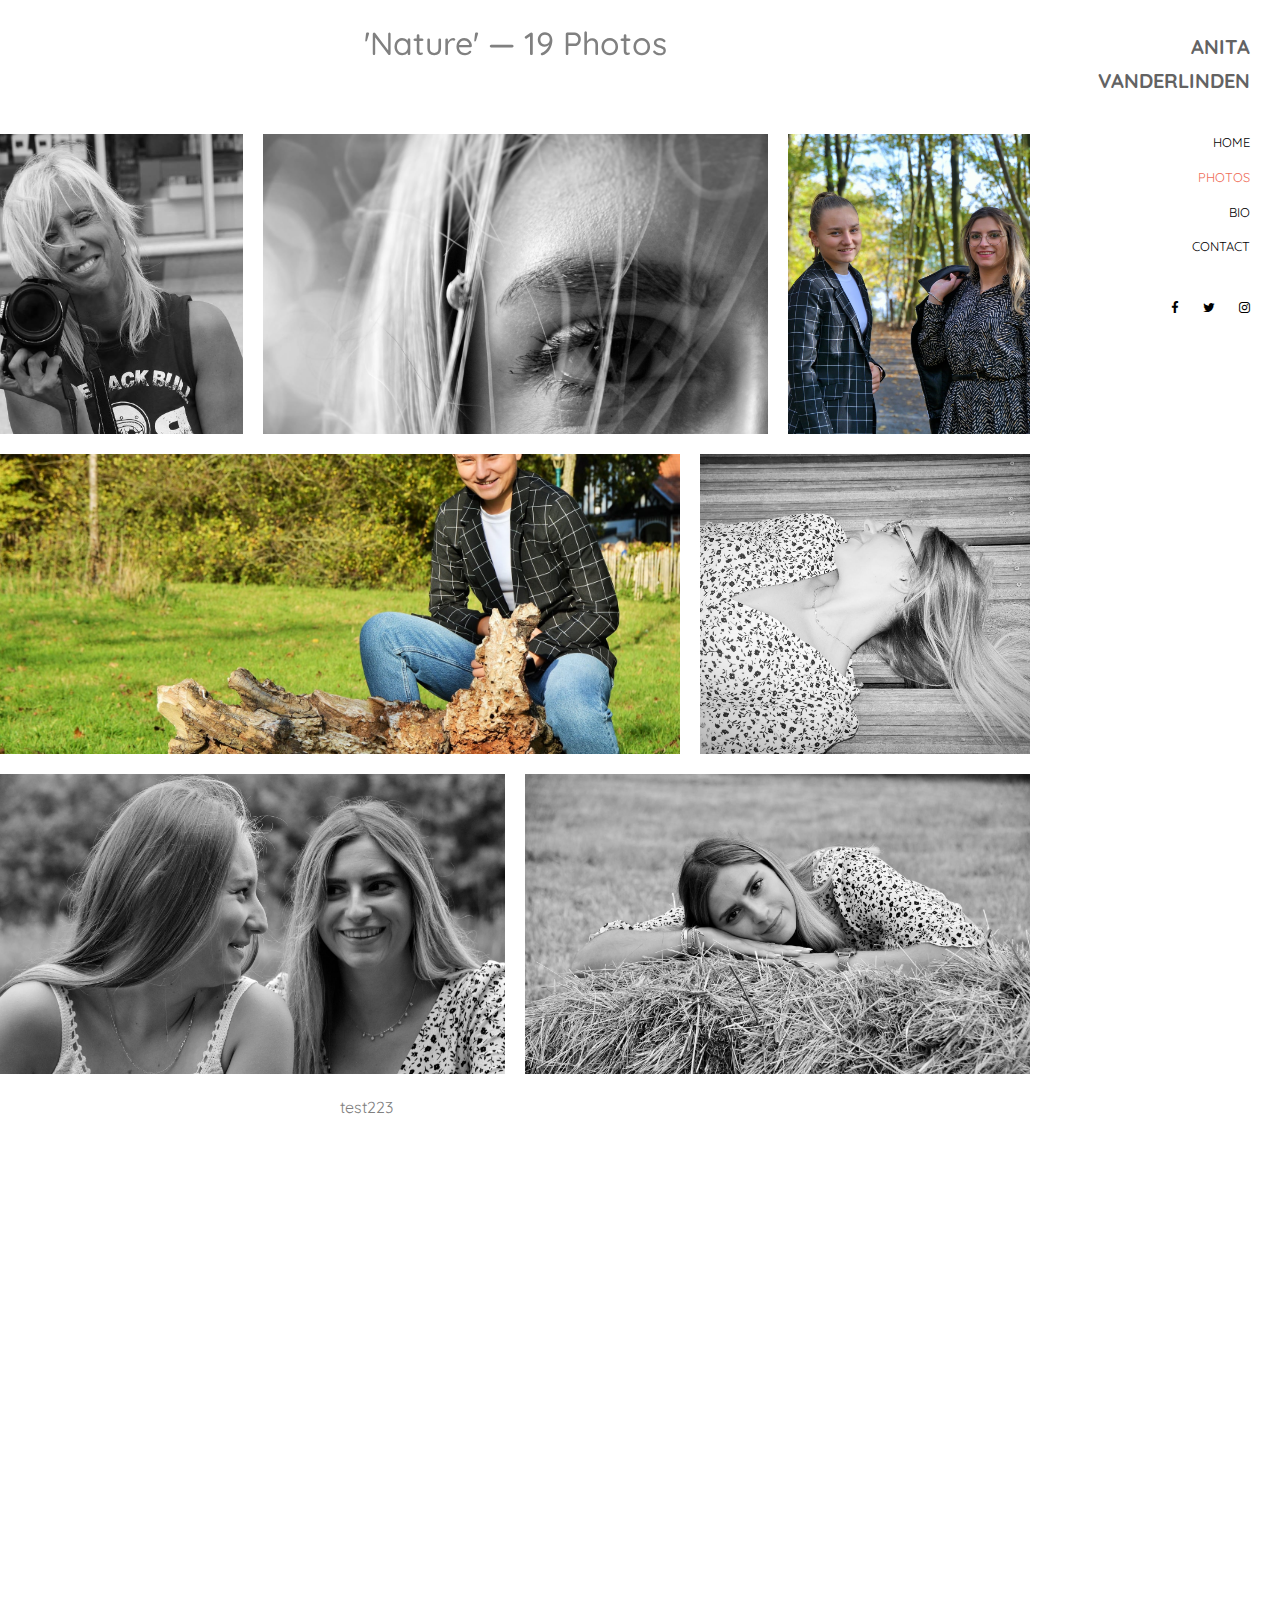
==== commit c47dba63: "testing" ====
--- a/single.html
+++ b/single.html
@@ -126,6 +126,8 @@
     </div>
     </a>
     </div>
+    test223
+  
     <div class="col-6 col-md-6 col-lg-4 aos-init" data-aos="fade-up" data-aos-delay="100">
     <a href="images/img_9.jpg" class="d-block photo-item" data-fancybox="gallery">
     <img src="images/img_9.jpg" alt="Image" class="img-fluid">
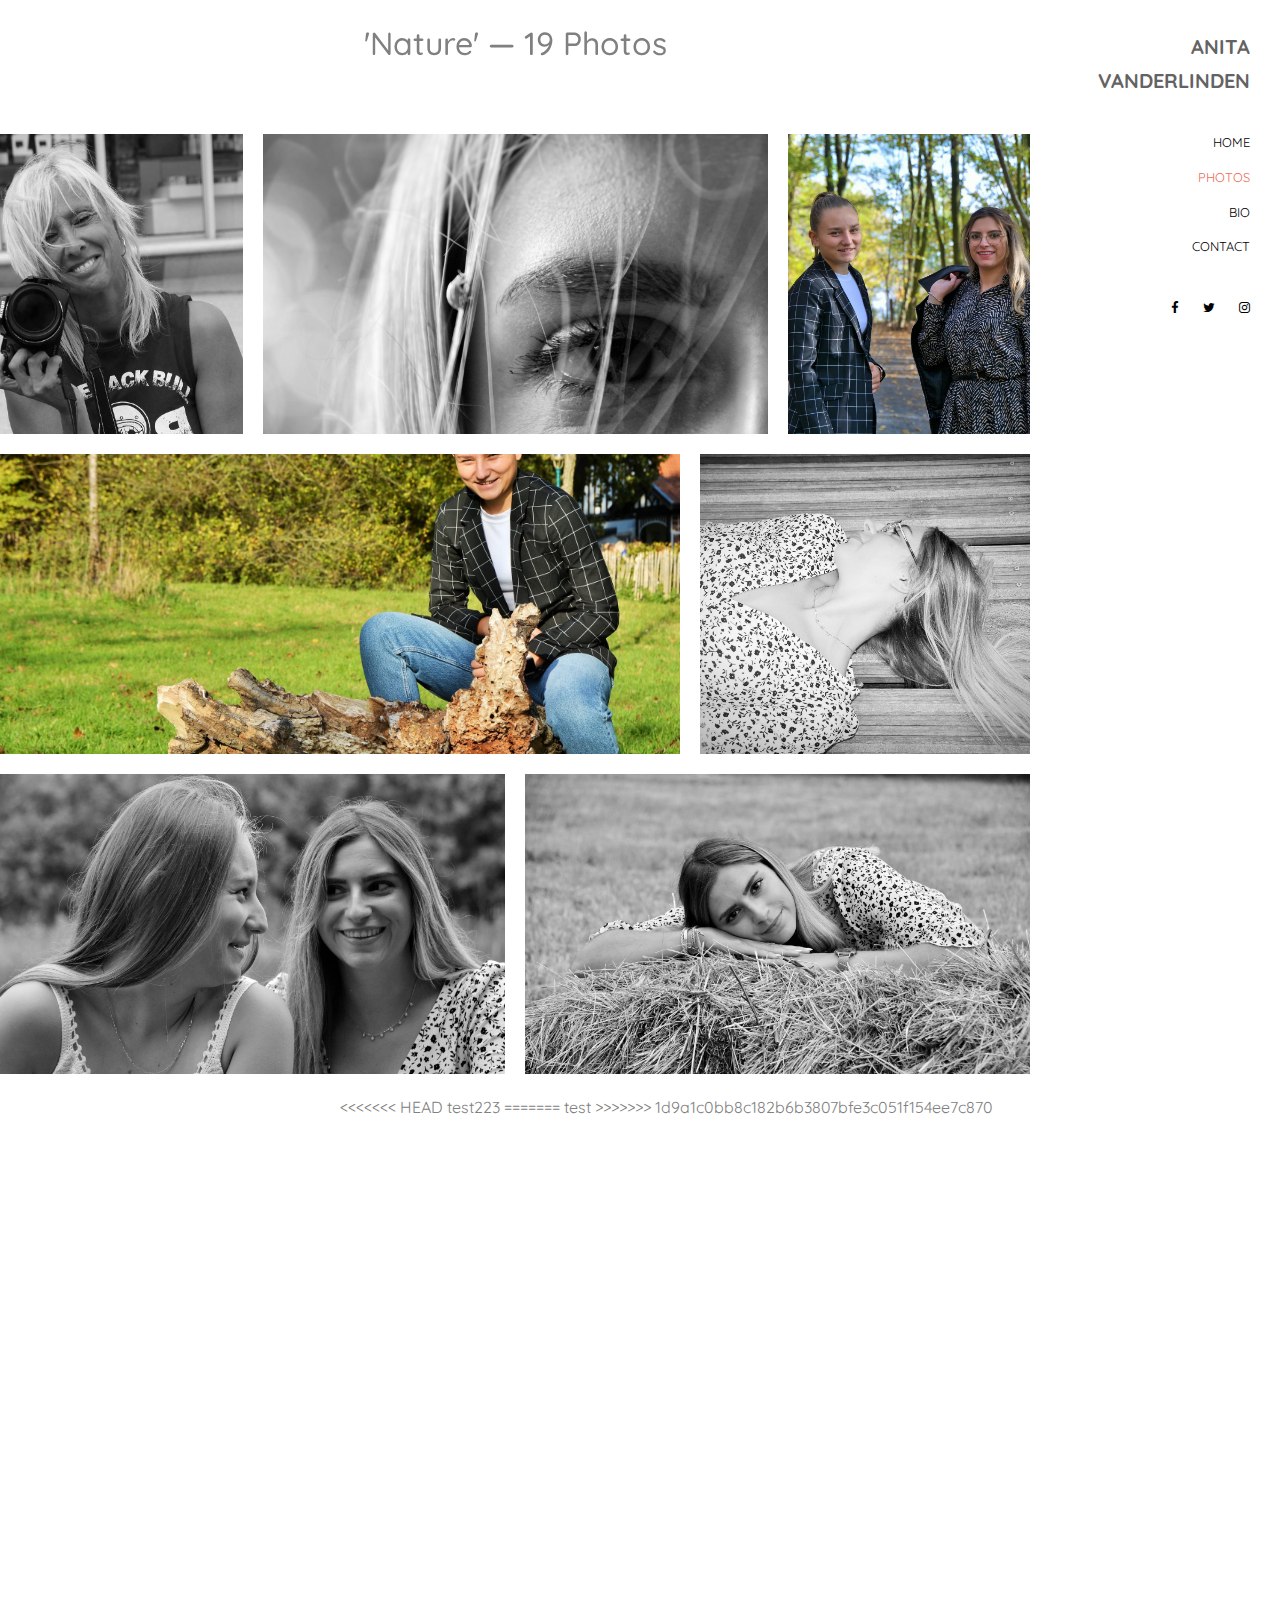
==== commit 27361fed: "testingg" ====
--- a/single.html
+++ b/single.html
@@ -126,8 +126,12 @@
     </div>
     </a>
     </div>
+<<<<<<< HEAD
     test223
   
+=======
+    test
+>>>>>>> 1d9a1c0bb8c182b6b3807bfe3c051f154ee7c870
     <div class="col-6 col-md-6 col-lg-4 aos-init" data-aos="fade-up" data-aos-delay="100">
     <a href="images/img_9.jpg" class="d-block photo-item" data-fancybox="gallery">
     <img src="images/img_9.jpg" alt="Image" class="img-fluid">
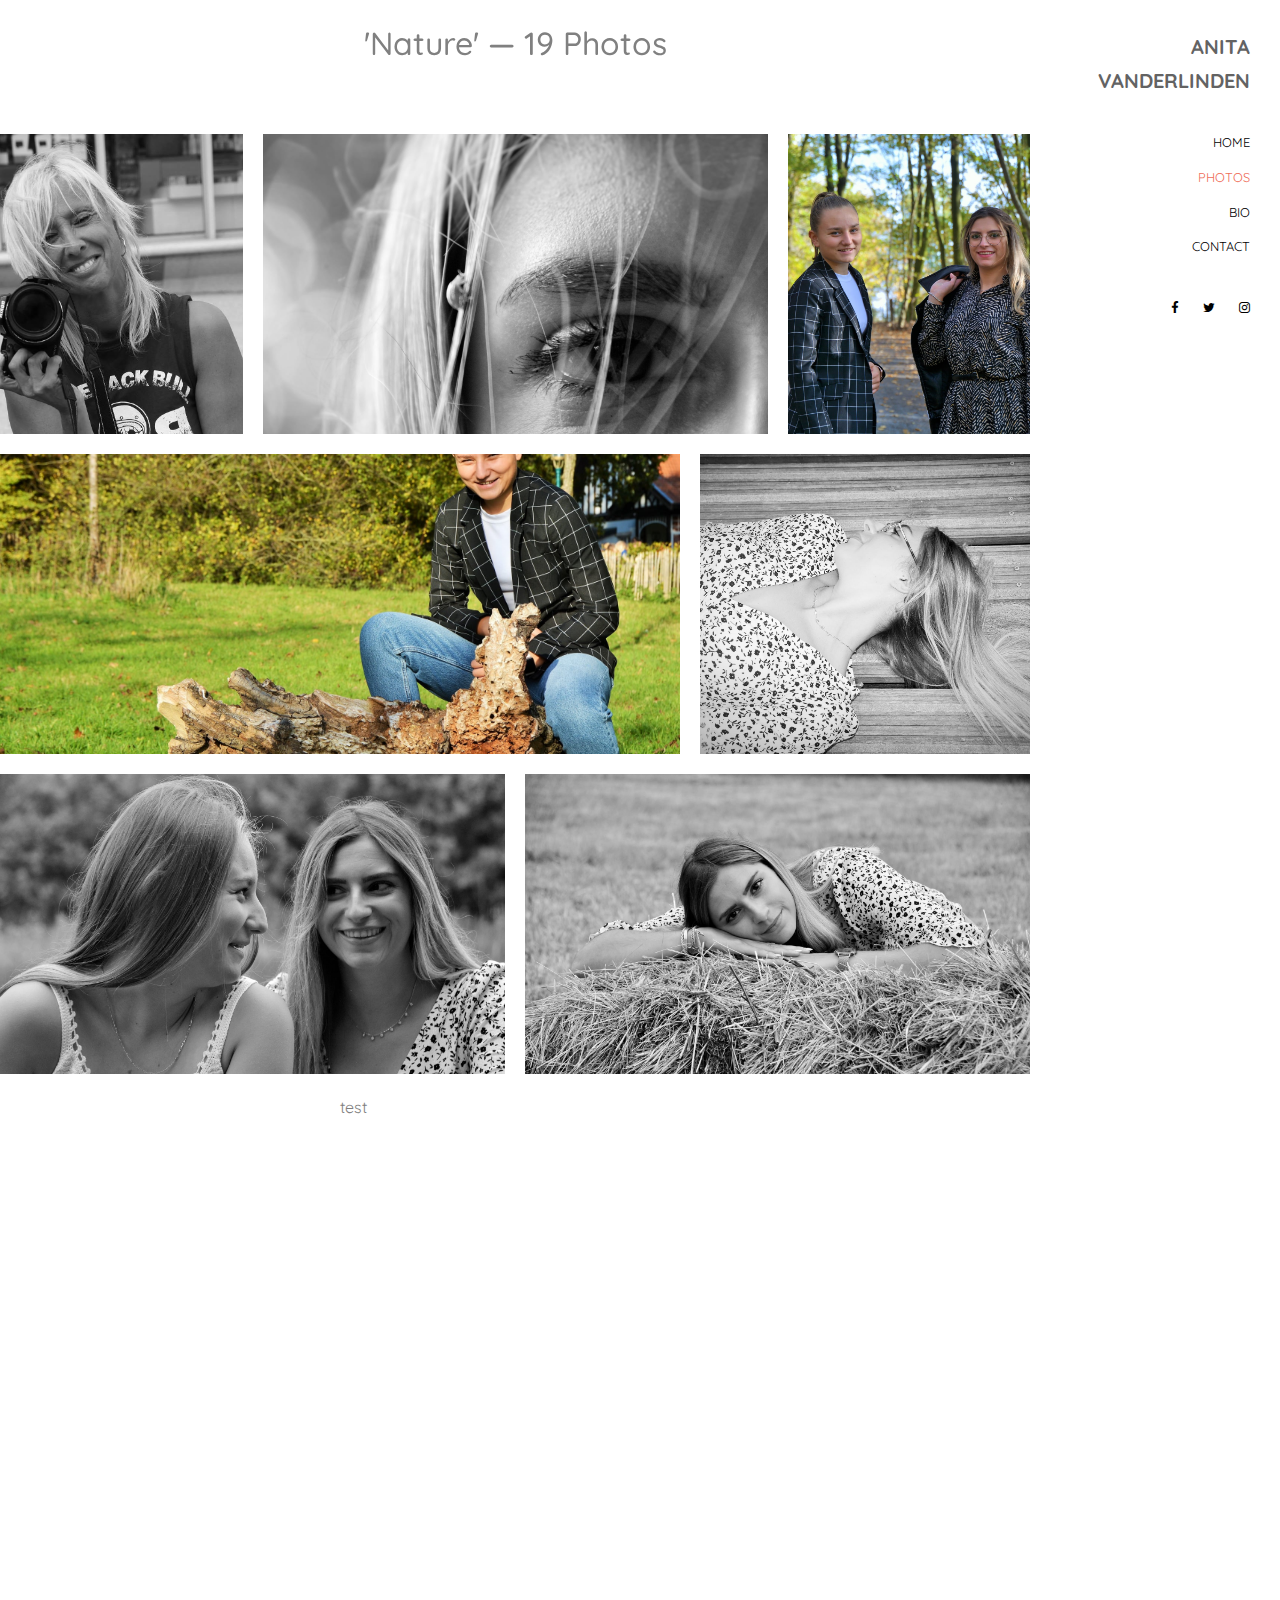
==== commit 1d9a1c0b: "test" ====
--- a/single.html
+++ b/single.html
@@ -126,12 +126,7 @@
     </div>
     </a>
     </div>
-<<<<<<< HEAD
-    test223
-  
-=======
     test
->>>>>>> 1d9a1c0bb8c182b6b3807bfe3c051f154ee7c870
     <div class="col-6 col-md-6 col-lg-4 aos-init" data-aos="fade-up" data-aos-delay="100">
     <a href="images/img_9.jpg" class="d-block photo-item" data-fancybox="gallery">
     <img src="images/img_9.jpg" alt="Image" class="img-fluid">
